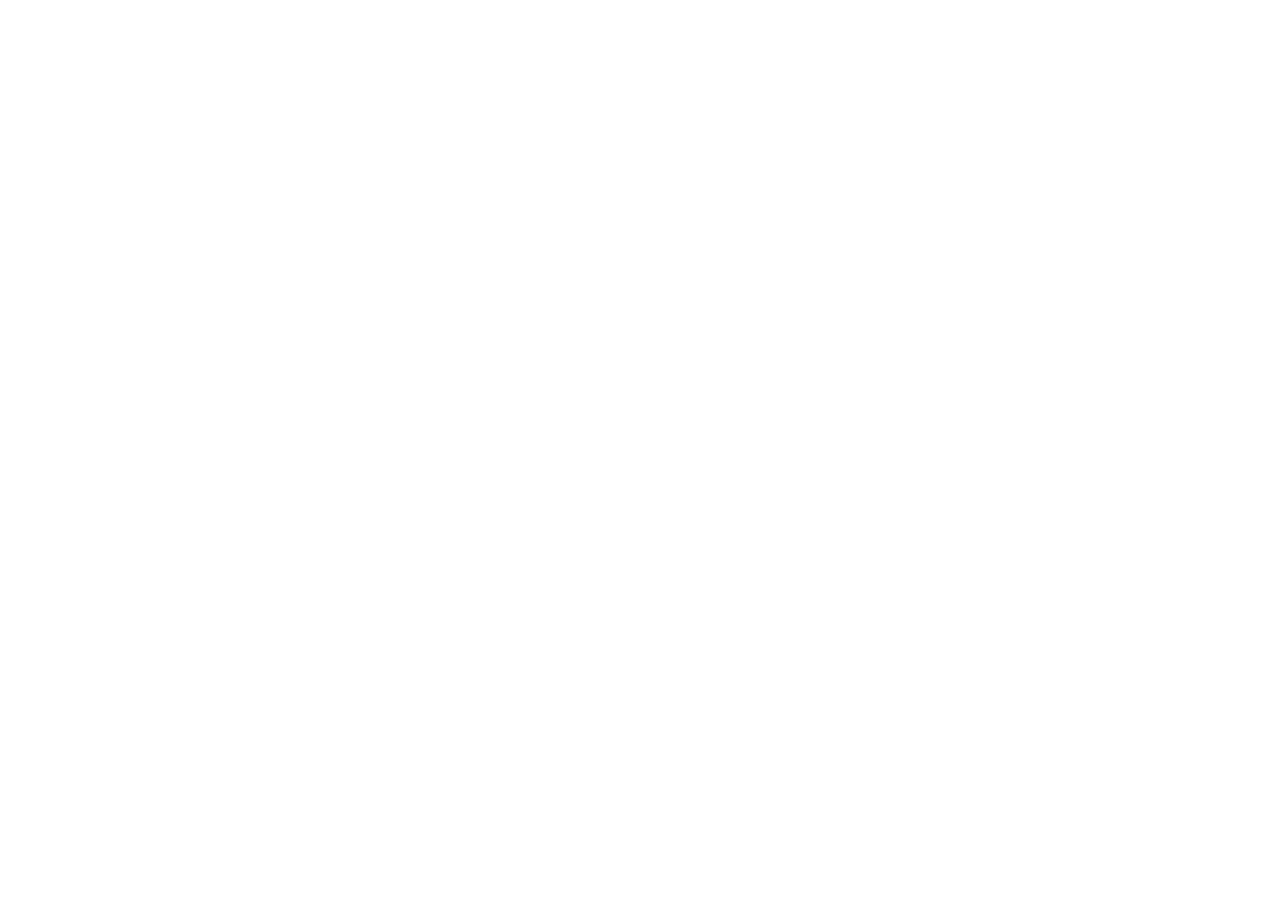
==== articles/carousel/index.html @ 5158fa53 "Projektstruktur erstellen" ====
<!doctype html>
<html lang="en">
  <head>
    <meta charset="UTF-8" />
    <meta name="viewport" content="width=device-width, initial-scale=1.0" />
    <title>Carousel Article</title>
    <link rel="stylesheet" href="../../style.css" />
    <link rel="stylesheet" href="style.css" />
  </head>
  <body></body>
</html>
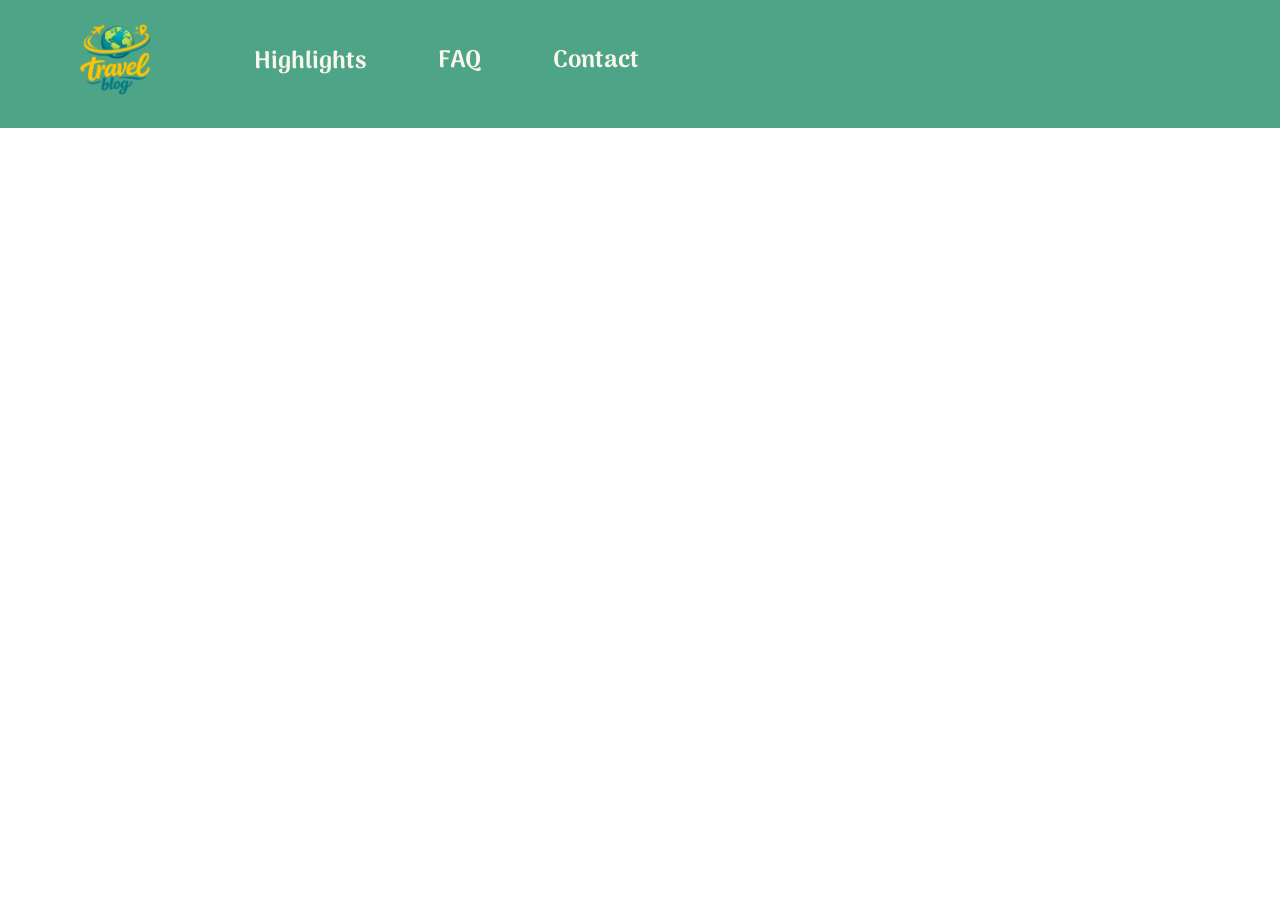
==== commit 43cb7d11: "Header erstellen" ====
--- a/articles/carousel/index.html
+++ b/articles/carousel/index.html
@@ -7,5 +7,99 @@
     <link rel="stylesheet" href="../../style.css" />
     <link rel="stylesheet" href="style.css" />
   </head>
-  <body></body>
+  <body>
+    <!--Header Start-->
+    <header>
+      <div>
+        <a href="../../index.html" aria-label="Home">
+          <svg
+            class="header_img"
+            width="72"
+            height="72"
+            viewBox="0 0 72 72"
+            fill="none"
+            xmlns="http://www.w3.org/2000/svg"
+            xmlns:xlink="http://www.w3.org/1999/xlink"
+          >
+            <rect width="72" height="72" fill="url(#logo)" />
+            <defs>
+              <pattern
+                id="logo"
+                patternContentUnits="objectBoundingBox"
+                width="1"
+                height="1"
+              >
+                <use
+                  xlink:href="#logo_img"
+                  transform="matrix(0.00163372 0 0 0.00163989 -0.330827 -0.301887)"
+                />
+              </pattern>
+              <image
+                id="logo_img"
+                width="1024"
+                height="1024"
+                preserveAspectRatio="none"
+                xlink:href="../../img/logo.png"
+              />
+            </defs>
+          </svg>
+        </a>
+      </div>
+
+      <div class="header_links">
+        <!--Highlights Link-->
+        <div class="highlights_link">
+          <a class="links" href="../../index.html#Highlights">Highlights</a>
+          <svg
+            class="Vector_highlights"
+            width="121"
+            height="18"
+            viewBox="0 0 121 18"
+            fill="none"
+            xmlns="http://www.w3.org/2000/svg"
+          >
+            <path
+              d="M116.501 0.893534C116.419 0.774066 116.381 0.627382 116.4 0.482189C116.42 0.337028 116.494 0.205809 116.609 0.11669C116.723 0.0275719 116.868 -0.0128566 117.014 0.00359192C117.159 0.0200074 117.293 0.0925123 117.388 0.201594C117.388 0.201594 117.388 0.201594 117.388 0.201594C118.844 1.91463 120.248 3.79623 120.523 6.31874C120.853 8.95943 118.828 11.337 116.851 12.4822C114.829 13.7229 112.686 14.4281 110.51 15.0082C106.219 16.1154 101.792 16.6116 97.4649 16.9278C79.1872 18.0715 61.0198 17.1045 42.8975 17.04C30.8366 16.8464 18.581 17.2537 6.63421 14.4099C4.51298 13.8862 2.42601 13.2461 0.375709 12.5029C0.236778 12.4525 0.121871 12.3504 0.0569116 12.2171C-0.00804653 12.0838 -0.0178408 11.9306 0.0298108 11.7908C0.0774547 11.6509 0.178777 11.5356 0.311604 11.4697C0.444436 11.4038 0.597786 11.3931 0.738566 11.438C2.78187 12.0908 4.84712 12.6404 6.93848 13.0775C18.6708 15.4356 30.8286 14.7008 42.8853 14.629C61.0617 14.3032 79.2803 15.064 97.253 13.9353C101.495 13.627 105.816 13.2333 109.885 12.3815C113.773 11.5098 118.682 10.1094 118.725 6.40228C118.729 4.58591 117.713 2.65772 116.501 0.893534Z"
+              fill="#F1C953"
+            />
+          </svg>
+        </div>
+        <!--FAQ Link-->
+        <div class="FAQ_link">
+          <a class="links" href="../../index.html#FAQ">FAQ</a>
+          <svg
+            class="Vector_FAQ"
+            width="56"
+            height="9"
+            viewBox="0 0 56 9"
+            fill="none"
+            xmlns="http://www.w3.org/2000/svg"
+          >
+            <path
+              d="M1.11002 0.434061C1.06868 0.299389 0.985572 0.177477 0.867154 0.0971136C0.74883 0.0167348 0.606447 -0.0157699 0.46862 0.0072012C0.330793 0.0301723 0.206649 0.107098 0.12079 0.221508C0.0348359 0.335933 -0.00423939 0.478209 0.000329177 0.619009C0.000329177 0.619009 0.000329177 0.619009 0.000329177 0.619009C0.0445563 1.69041 0.443364 2.77195 1.12261 3.6445C4.15074 7.0828 8.50513 7.46625 12.2772 7.82466C25.7569 8.67744 39.0095 5.43499 51.7489 7.61889C52.6432 7.83955 53.5066 8.1281 54.2784 8.51623C54.4086 8.58239 54.56 8.59899 54.7014 8.55846C54.8429 8.51796 54.9624 8.42428 55.0342 8.29728C55.106 8.17027 55.1246 8.01955 55.0863 7.8775C55.0481 7.73542 54.9558 7.61429 54.832 7.53684C54.832 7.53684 54.832 7.53684 54.832 7.53684C53.9991 7.01877 53.0765 6.62354 52.1318 6.30695C38.8369 2.92066 25.3885 5.69156 12.4775 4.83136C8.88228 4.52865 5.00906 4.39212 2.44511 2.42344C1.8409 1.91813 1.37467 1.26703 1.11002 0.434061Z"
+              fill="#F1C953"
+            />
+          </svg>
+        </div>
+        <!--Content Link-->
+        <div class="content_link">
+          <a class="links" href="../../index.html#Contact">Contact</a>
+          <svg
+            class="Vector_content"
+            width="92"
+            height="11"
+            viewBox="0 0 92 11"
+            fill="none"
+            xmlns="http://www.w3.org/2000/svg"
+          >
+            <path
+              d="M4.17473 1.04503C4.29624 0.967901 4.38942 0.849846 4.43021 0.710108C4.47103 0.57043 4.45665 0.42152 4.38951 0.294749C4.32237 0.167978 4.20726 0.0724188 4.06878 0.0277061C3.93027 -0.0170668 3.78026 -0.00632037 3.64819 0.0508561C3.64819 0.0508561 3.64819 0.0508561 3.64819 0.0508561C2.8188 0.424332 2.11551 0.776782 1.40519 1.30875C1.26261 1.41211 1.02959 1.61299 0.867667 1.77748C0.688639 1.96345 0.572414 2.0828 0.392988 2.36018C0.235471 2.61146 0.120184 2.85612 0.0493878 3.17059C-0.023316 3.49731 -0.0142743 3.85367 0.066789 4.16764C1.13959 6.59462 2.97527 6.81911 4.50614 7.51795C6.11927 8.09803 7.66796 8.48829 9.29114 8.83303C12.4854 9.50132 15.7219 9.90264 18.9455 10.1658C28.3239 10.8347 37.6898 11.0987 47.1618 9.83675C59.9888 7.69851 73.0284 6.99318 86.0804 7.44608C87.6758 7.49744 89.2714 7.56301 90.8673 7.64013C91.0144 7.64723 91.1597 7.59818 91.2713 7.50107C91.383 7.40399 91.4518 7.26726 91.4627 7.12044C91.4737 6.97363 91.4259 6.8282 91.3298 6.71564C91.2338 6.60306 91.0974 6.53303 90.9508 6.51824C90.9508 6.51824 90.9508 6.51824 90.9508 6.51824C89.3552 6.35756 87.7575 6.21111 86.1577 6.0816C73.0747 4.98797 59.8067 5.24244 46.7477 7.15061C37.7906 8.16607 28.3435 7.83818 19.1868 7.17551C13.1965 6.52534 5.43133 6.4621 1.79375 3.66008C1.64551 3.49566 1.84026 2.94558 2.37546 2.42798C2.86639 1.93311 3.45257 1.50069 4.17473 1.04503Z"
+              fill="#F1C953"
+            />
+          </svg>
+        </div>
+      </div>
+    </header>
+    <!--Header End-->
+  </body>
 </html>
--- a/articles/carousel/style.css
+++ b/articles/carousel/style.css
@@ -0,0 +1,122 @@
+@import url("https://fonts.googleapis.com/css2?family=Arima:wght@100..700&display=swap");
+
+* {
+  border: 0;
+  padding: 0;
+  margin: 0;
+  box-sizing: border-box;
+  font-family: "Arima", system-ui;
+  font-optical-sizing: auto;
+  font-style: normal;
+}
+
+header {
+  height: 128px;
+  padding: 0 80px;
+  display: flex;
+  align-items: center;
+  background-color: #4ea487;
+  gap: 102px;
+  margin-bottom: 88px;
+}
+
+.header_links {
+  display: flex;
+  gap: 72px;
+}
+
+.links {
+  position: relative;
+  font-size: 24px;
+  text-decoration: none;
+  color: #f8f5eb;
+  font-weight: 700;
+  line-height: 80%;
+}
+
+/*Highlights Hover*/
+.highlights_link {
+  position: relative;
+}
+
+.Vector_highlights {
+  opacity: 0;
+  transition: opacity 0.3s ease;
+  position: absolute;
+  bottom: -2px;
+  left: -4px;
+}
+
+.highlights_link:hover .Vector_highlights {
+  opacity: 1;
+}
+
+/*FAQ Hover*/
+.FAQ_link {
+  position: relative;
+  display: flex;
+  flex-direction: column;
+}
+
+.Vector_FAQ {
+  opacity: 0;
+  transition: opacity 0.3s ease;
+  position: absolute;
+  bottom: 2px;
+  left: -4px;
+}
+
+.FAQ_link:hover .Vector_FAQ {
+  opacity: 1;
+}
+
+/*Content Hover*/
+.content_link {
+  position: relative;
+  display: flex;
+  flex-direction: column;
+}
+
+.Vector_content {
+  opacity: 0;
+  transition: opacity 0.3s ease;
+  position: absolute;
+  bottom: 3px;
+  left: -4px;
+}
+
+.content_link:hover .Vector_content {
+  opacity: 1;
+}
+
+@media (min-width: 1441px) {
+  header {
+    padding-left: calc((100vw - 1440px) / 2 + 80px);
+    padding-right: calc((100vw - 1440px) / 2 + 80px);
+  }
+}
+
+@media (max-width: 768px) {
+  html,
+  body {
+    width: 100%;
+    overflow-x: hidden;
+  }
+
+  .header_links {
+    display: none;
+  }
+
+  header {
+    height: 70px;
+    justify-content: center;
+    gap: 10px;
+    margin-bottom: 0;
+    padding: 5px 16px;
+  }
+
+  .header_img {
+    width: 56px;
+    height: 56px;
+  }
+}
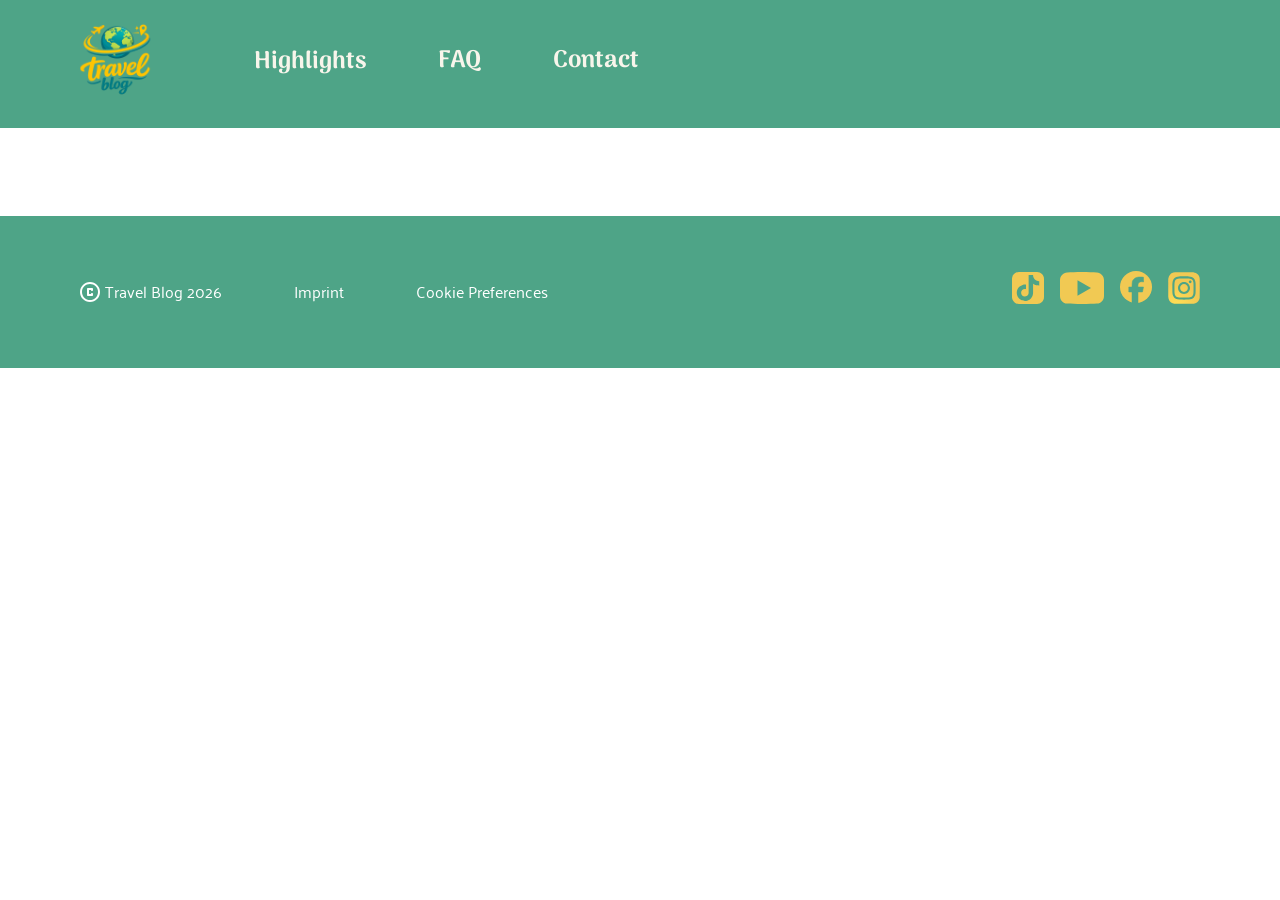
==== commit 9a62f841: "Footer erstellen" ====
--- a/articles/carousel/index.html
+++ b/articles/carousel/index.html
@@ -101,5 +101,127 @@
       </div>
     </header>
     <!--Header End-->
+
+    <!--Footer Section Start-->
+    <footer>
+      <div class="copr">
+        <a>
+          <svg
+            width="20"
+            height="20"
+            viewBox="0 0 20 20"
+            fill="none"
+            xmlns="http://www.w3.org/2000/svg"
+          >
+            <path
+              d="M10 20C8.61667 20 7.31667 19.7375 6.1 19.2125C4.88333 18.6875 3.825 17.975 2.925 17.075C2.025 16.175 1.3125 15.1167 0.7875 13.9C0.2625 12.6833 0 11.3833 0 10C0 8.61667 0.2625 7.31667 0.7875 6.1C1.3125 4.88333 2.025 3.825 2.925 2.925C3.825 2.025 4.88333 1.3125 6.1 0.7875C7.31667 0.2625 8.61667 0 10 0C11.3833 0 12.6833 0.2625 13.9 0.7875C15.1167 1.3125 16.175 2.025 17.075 2.925C17.975 3.825 18.6875 4.88333 19.2125 6.1C19.7375 7.31667 20 8.61667 20 10C20 11.3833 19.7375 12.6833 19.2125 13.9C18.6875 15.1167 17.975 16.175 17.075 17.075C16.175 17.975 15.1167 18.6875 13.9 19.2125C12.6833 19.7375 11.3833 20 10 20ZM10 18C12.2333 18 14.125 17.225 15.675 15.675C17.225 14.125 18 12.2333 18 10C18 7.76667 17.225 5.875 15.675 4.325C14.125 2.775 12.2333 2 10 2C7.76667 2 5.875 2.775 4.325 4.325C2.775 5.875 2 7.76667 2 10C2 12.2333 2.775 14.125 4.325 15.675C5.875 17.225 7.76667 18 10 18ZM8 14H12C12.2833 14 12.5208 13.9042 12.7125 13.7125C12.9042 13.5208 13 13.2833 13 13V12C13 11.7167 12.9042 11.4792 12.7125 11.2875C12.5208 11.0958 12.2833 11 12 11C11.7167 11 11.4792 11.0958 11.2875 11.2875C11.0958 11.4792 11 11.7167 11 12H9V8H11C11 8.28333 11.0958 8.52083 11.2875 8.7125C11.4792 8.90417 11.7167 9 12 9C12.2833 9 12.5208 8.90417 12.7125 8.7125C12.9042 8.52083 13 8.28333 13 8V7C13 6.71667 12.9042 6.47917 12.7125 6.2875C12.5208 6.09583 12.2833 6 12 6H8C7.71667 6 7.47917 6.09583 7.2875 6.2875C7.09583 6.47917 7 6.71667 7 7V13C7 13.2833 7.09583 13.5208 7.2875 13.7125C7.47917 13.9042 7.71667 14 8 14Z"
+              fill="white"
+            />
+          </svg>
+          Travel Blog 2026</a
+        >
+        <a href="">Imprint</a>
+        <a href="">Cookie Preferences</a>
+      </div>
+
+      <div class="social">
+        <a href="https://www.tiktok.com/" target="_blank">
+          <svg
+            width="32"
+            height="32"
+            viewBox="0 0 32 32"
+            fill="none"
+            xmlns="http://www.w3.org/2000/svg"
+          >
+            <g clip-path="url(#tiktok)">
+              <path
+                d="M25 0H7C3.13401 0 0 3.13401 0 7V25C0 28.866 3.13401 32 7 32H25C28.866 32 32 28.866 32 25V7C32 3.13401 28.866 0 25 0Z"
+                fill="#F1C953"
+              />
+              <path
+                d="M24.4366 8.58208C24.2616 8.49165 24.0913 8.39252 23.9262 8.28505C23.4463 7.96772 23.0062 7.59382 22.6155 7.17138C21.6379 6.05288 21.2728 4.91815 21.1383 4.12372H21.1437C21.0314 3.46425 21.0779 3.0376 21.0849 3.0376H16.6324V20.2544C16.6324 20.4855 16.6324 20.7139 16.6227 20.9397C16.6227 20.9678 16.62 20.9937 16.6184 21.024C16.6184 21.0364 16.6184 21.0493 16.6157 21.0623C16.6157 21.0655 16.6157 21.0688 16.6157 21.072C16.5688 21.6898 16.3707 22.2865 16.0391 22.8097C15.7074 23.333 15.2522 23.7667 14.7135 24.0727C14.1521 24.3921 13.5172 24.5596 12.8713 24.5588C10.7968 24.5588 9.11556 22.8672 9.11556 20.7782C9.11556 18.6892 10.7968 16.9976 12.8713 16.9976C13.264 16.9973 13.6543 17.0591 14.0276 17.1807L14.033 12.6473C12.8996 12.5009 11.7481 12.591 10.6512 12.9118C9.55433 13.2327 8.53586 13.7775 7.66003 14.5117C6.89263 15.1784 6.24746 15.974 5.75356 16.8626C5.5656 17.1867 4.85646 18.4888 4.7706 20.6021C4.7166 21.8017 5.07683 23.0444 5.24856 23.558V23.5688C5.3566 23.8713 5.77516 24.9034 6.4573 25.7735C7.00733 26.4714 7.65716 27.0844 8.38593 27.593V27.5822L8.39673 27.593C10.5522 29.0577 12.9421 28.9616 12.9421 28.9616C13.3558 28.9448 14.7416 28.9615 16.3154 28.2157C18.061 27.3888 19.0547 26.1569 19.0547 26.1569C19.6896 25.4208 20.1944 24.5819 20.5475 23.6763C20.9504 22.6172 21.0849 21.3469 21.0849 20.8393V11.7054C21.1389 11.7378 21.8583 12.2136 21.8583 12.2136C21.8583 12.2136 22.8947 12.8779 24.5117 13.3105C25.6718 13.6184 27.2348 13.6832 27.2348 13.6832V9.26312C26.6871 9.32252 25.5751 9.14972 24.4366 8.58208Z"
+                fill="#4EA487"
+              />
+            </g>
+            <defs>
+              <clipPath id="tiktok">
+                <rect width="32" height="32" fill="white" />
+              </clipPath>
+            </defs>
+          </svg>
+        </a>
+        <a href="https://www.youtube.com/" target="_blank">
+          <svg
+            width="44"
+            height="32"
+            viewBox="0 0 44 32"
+            fill="none"
+            xmlns="http://www.w3.org/2000/svg"
+          >
+            <path
+              d="M0 8.20209C0 4.10803 3.09148 0.691192 7.17824 0.446617C11.0381 0.215622 16.1956 0 22 0C27.8044 0 32.9619 0.215622 36.8218 0.446617C40.9085 0.691192 44 4.10803 44 8.20209V23.886C44 27.9427 40.9639 31.3294 36.9145 31.572C33.1791 31.7958 28.1 32 22 32C15.9 32 10.8209 31.7958 7.08548 31.572C3.03606 31.3294 0 27.9427 0 23.886V8.20209Z"
+              fill="#F1C953"
+            />
+            <path d="M31 16L17.5 23.7942V8.20577L31 16Z" fill="#4EA487" />
+          </svg>
+        </a>
+        <a href="https://www.facebook.com/" target="_blank">
+          <svg
+            width="32"
+            height="33"
+            viewBox="0 0 32 33"
+            fill="none"
+            xmlns="http://www.w3.org/2000/svg"
+          >
+            <circle cx="16" cy="16" r="16" fill="#F1C953" />
+            <path
+              d="M12.0004 20.9999V30.9999V31.9999H18.0004V20.9999H22.5004L23.5004 15.9999H18.0004C17.8337 15.0083 17.8 12.6899 19 11.5C20.2 10.3101 22.5004 10.8347 23.5004 11V6.21888C22.167 6.05362 19.5 5.82233 17.5 6.21897C15 6.71476 13.0002 8.51254 12.5002 9.99991C12.1002 11.1898 12.0004 14.6778 12.0004 15.9999H8.79639V20.9999H12.0004Z"
+              fill="#4EA487"
+              stroke="#4EA487"
+              stroke-width="0.5"
+            />
+          </svg>
+        </a>
+        <a href="https://www.instagram.com/" target="_blank">
+          <svg
+            width="32"
+            height="32"
+            viewBox="0 0 32 32"
+            fill="none"
+            xmlns="http://www.w3.org/2000/svg"
+          >
+            <g clip-path="url(#instagram)">
+              <path
+                d="M16.0079 0.242188C9.4282 0.242188 7.5039 0.248975 7.12985 0.280006C5.77959 0.392248 4.93937 0.604854 4.024 1.06061C3.31857 1.41091 2.76222 1.81698 2.21315 2.38619C1.21318 3.42425 0.607136 4.70134 0.387749 6.2194C0.281085 6.95637 0.250056 7.10667 0.243753 10.871C0.241329 12.1258 0.243753 13.7772 0.243753 15.9922C0.243753 22.5668 0.251026 24.4892 0.28254 24.8626C0.391627 26.1765 0.597682 27.0032 1.03403 27.9074C1.86795 29.6383 3.46063 30.9377 5.33693 31.4226C5.98661 31.5898 6.70416 31.6819 7.62535 31.7256C8.01564 31.7426 11.9937 31.7547 15.9742 31.7547C19.9547 31.7547 23.9352 31.7498 24.3158 31.7304C25.3824 31.6802 26.0018 31.5971 26.6866 31.4201C28.575 30.9329 30.1386 29.6529 30.9895 27.8977C31.4174 27.0153 31.6343 26.1571 31.7325 24.9118C31.7538 24.6402 31.7628 20.3113 31.7628 15.9881C31.7628 11.6642 31.7531 7.34328 31.7318 7.07176C31.6324 5.80631 31.4154 4.9554 30.9737 4.05601C30.6113 3.31976 30.2089 2.76994 29.6247 2.20776C28.582 1.21188 27.3069 0.605824 25.7875 0.386672C25.0512 0.280248 24.9046 0.248733 21.1374 0.242188H16.0079Z"
+                fill="url(#instagram_color)"
+              />
+              <path
+                d="M16.0003 4.36377C12.8401 4.36377 12.4435 4.37759 11.2023 4.43407C9.9636 4.4908 9.11805 4.68692 8.37819 4.97468C7.61288 5.27189 6.96369 5.66947 6.31692 6.3165C5.66967 6.96328 5.2721 7.6125 4.97393 8.37759C4.68545 9.11771 4.4891 9.96353 4.43334 11.2018C4.37783 12.443 4.36328 12.8399 4.36328 16.0001C4.36328 19.1604 4.37734 19.5558 4.43358 20.797C4.49055 22.0358 4.68667 22.8813 4.97417 23.6212C5.27162 24.3866 5.66918 25.0358 6.31619 25.6826C6.96272 26.3298 7.61191 26.7284 8.37674 27.0256C9.11708 27.3133 9.96287 27.5095 11.2014 27.5662C12.4426 27.6227 12.8389 27.6365 15.9988 27.6365C19.1592 27.6365 19.5546 27.6227 20.7958 27.5662C22.0345 27.5095 22.881 27.3133 23.6214 27.0256C24.3864 26.7284 25.0347 26.3298 25.6812 25.6826C26.3284 25.0358 26.726 24.3866 27.0242 23.6215C27.3102 22.8813 27.5066 22.0355 27.5648 20.7972C27.6205 19.556 27.6351 19.1604 27.6351 16.0001C27.6351 12.8399 27.6205 12.4433 27.5648 11.2021C27.5066 9.96328 27.3102 9.11771 27.0242 8.37783C26.726 7.6125 26.3284 6.96328 25.6812 6.3165C25.0339 5.66922 24.3867 5.27165 23.6206 4.97468C22.8788 4.68692 22.0328 4.4908 20.7941 4.43407C19.5529 4.37759 19.1577 4.36377 15.9966 4.36377H16.0003ZM14.9564 6.46074C15.2662 6.46025 15.6119 6.46074 16.0003 6.46074C19.1071 6.46074 19.4753 6.47189 20.7022 6.52765C21.8367 6.57953 22.4524 6.7691 22.8626 6.92838C23.4056 7.13928 23.7928 7.39141 24.1998 7.79868C24.607 8.20595 24.8591 8.59383 25.0705 9.13686C25.2298 9.54656 25.4196 10.1623 25.4712 11.2969C25.527 12.5235 25.5391 12.892 25.5391 15.9975C25.5391 19.1029 25.527 19.4714 25.4712 20.6981C25.4194 21.8326 25.2298 22.4484 25.0705 22.8581C24.8596 23.4011 24.607 23.7878 24.1998 24.1948C23.7925 24.6021 23.4059 24.8542 22.8626 25.0651C22.4529 25.2251 21.8367 25.4142 20.7022 25.4661C19.4756 25.5218 19.1071 25.534 16.0003 25.534C12.8932 25.534 12.525 25.5218 11.2983 25.4661C10.1638 25.4137 9.54809 25.2241 9.13768 25.0649C8.59467 24.854 8.2068 24.6018 7.79954 24.1946C7.39228 23.7873 7.14017 23.4004 6.92878 22.8571C6.76951 22.4474 6.5797 21.8316 6.52806 20.6971C6.47231 19.4704 6.46116 19.102 6.46116 15.9946C6.46116 12.8872 6.47231 12.5206 6.52806 11.294C6.57994 10.1594 6.76951 9.54365 6.92878 9.13347C7.13968 8.59044 7.39228 8.20256 7.79954 7.79528C8.2068 7.38801 8.59467 7.13589 9.13768 6.9245C9.54785 6.7645 10.1638 6.57541 11.2983 6.52328C12.3718 6.4748 12.7878 6.46025 14.9564 6.45783V6.46074ZM22.2115 8.39286C21.4406 8.39286 20.8151 9.01759 20.8151 9.78874C20.8151 10.5596 21.4406 11.1851 22.2115 11.1851C22.9824 11.1851 23.6078 10.5596 23.6078 9.78874C23.6078 9.01783 22.9824 8.39238 22.2115 8.39238V8.39286ZM16.0003 10.0244C12.7002 10.0244 10.0247 12.7 10.0247 16.0001C10.0247 19.3003 12.7002 21.9747 16.0003 21.9747C19.3003 21.9747 21.9749 19.3003 21.9749 16.0001C21.9749 12.7 19.3003 10.0244 16.0003 10.0244ZM16.0003 12.1213C18.1423 12.1213 19.8789 13.8578 19.8789 16.0001C19.8789 18.1422 18.1423 19.8789 16.0003 19.8789C13.858 19.8789 12.1216 18.1422 12.1216 16.0001C12.1216 13.8578 13.858 12.1213 16.0003 12.1213Z"
+                fill="#4EA487"
+              />
+            </g>
+            <defs>
+              <radialGradient
+                id="instagram_color"
+                cx="0"
+                cy="0"
+                r="1"
+                gradientUnits="userSpaceOnUse"
+                gradientTransform="translate(8.61525 34.1818) rotate(-90) scale(31.2312 29.0545)"
+              >
+                <stop stop-color="#FFDD55" />
+                <stop offset="0.1" stop-color="#FFDD55" />
+                <stop offset="0.754808" stop-color="#F1C953" />
+                <stop offset="1" stop-color="#F1C953" />
+              </radialGradient>
+              <clipPath id="instagram">
+                <rect width="32" height="32" fill="white" />
+              </clipPath>
+            </defs>
+          </svg>
+        </a>
+      </div>
+    </footer>
+    <!--Footer Section End-->
   </body>
 </html>
--- a/articles/carousel/style.css
+++ b/articles/carousel/style.css
@@ -1,3 +1,4 @@
+@import url("https://fonts.googleapis.com/css2?family=Palanquin:wght@100;200;300;400;500;600;700&display=swap");
 @import url("https://fonts.googleapis.com/css2?family=Arima:wght@100..700&display=swap");
 
 * {
@@ -89,8 +90,56 @@
   opacity: 1;
 }
 
+/*Footer Section Start*/
+footer {
+  margin-top: 80px;
+  padding: 0 80px;
+  display: flex;
+  flex-direction: row;
+  justify-content: space-between;
+  align-items: center;
+  height: 152px;
+  background-color: #4ea487;
+}
+
+footer a {
+  text-decoration: none;
+}
+
+.copr {
+  display: flex;
+  flex-direction: row;
+  align-items: center;
+  gap: 72px;
+}
+
+.copr a {
+  display: flex;
+  align-items: center;
+  gap: 5px;
+  font-size: 16px;
+  font-weight: 400;
+  font-family: "Palanquin";
+  line-height: 120%;
+  color: #ffffff;
+}
+
+.social {
+  display: flex;
+  flex-direction: row;
+  align-items: center;
+  justify-content: space-around;
+  gap: 16px;
+}
+/*Footer Section End*/
+
 @media (min-width: 1441px) {
   header {
+    padding-left: calc((100vw - 1440px) / 2 + 80px);
+    padding-right: calc((100vw - 1440px) / 2 + 80px);
+  }
+
+  footer {
     padding-left: calc((100vw - 1440px) / 2 + 80px);
     padding-right: calc((100vw - 1440px) / 2 + 80px);
   }
@@ -119,4 +168,69 @@
     width: 56px;
     height: 56px;
   }
-}
+
+  /*Footer Rsponsive*/
+  footer {
+    width: 100%;
+    max-width: 100%;
+    min-height: 134px;
+    height: auto;
+    margin-top: 88px;
+    padding: 30px clamp(16px, 6.4vw, 24px);
+    display: grid;
+    grid-template-columns: minmax(0, 1fr) auto;
+    grid-template-rows: repeat(3, auto);
+    align-content: center;
+    align-items: center;
+    column-gap: clamp(8px, 3vw, 16px);
+    row-gap: 8px;
+    overflow-x: clip;
+  }
+
+  .copr {
+    display: contents;
+  }
+
+  .copr a {
+    font-size: 16px;
+    line-height: 120%;
+  }
+
+  .copr a:nth-child(1) {
+    grid-column: 1;
+    grid-row: 3;
+    white-space: nowrap;
+  }
+
+  .copr a:nth-child(2) {
+    grid-column: 1 / -1;
+    grid-row: 1;
+  }
+
+  .copr a:nth-child(3) {
+    grid-column: 1 / -1;
+    grid-row: 2;
+  }
+
+  .social {
+    grid-column: 2;
+    grid-row: 3;
+    justify-content: flex-end;
+    flex-wrap: nowrap;
+    gap: clamp(8px, 3vw, 16px);
+    min-width: 0;
+  }
+
+  .social svg {
+    display: block;
+    width: clamp(24px, 8vw, 32px);
+    height: clamp(24px, 8vw, 32px);
+  }
+}
+
+@media (max-width: 360px) {
+  footer {
+    padding-right: 16px;
+    padding-left: 16px;
+  }
+}
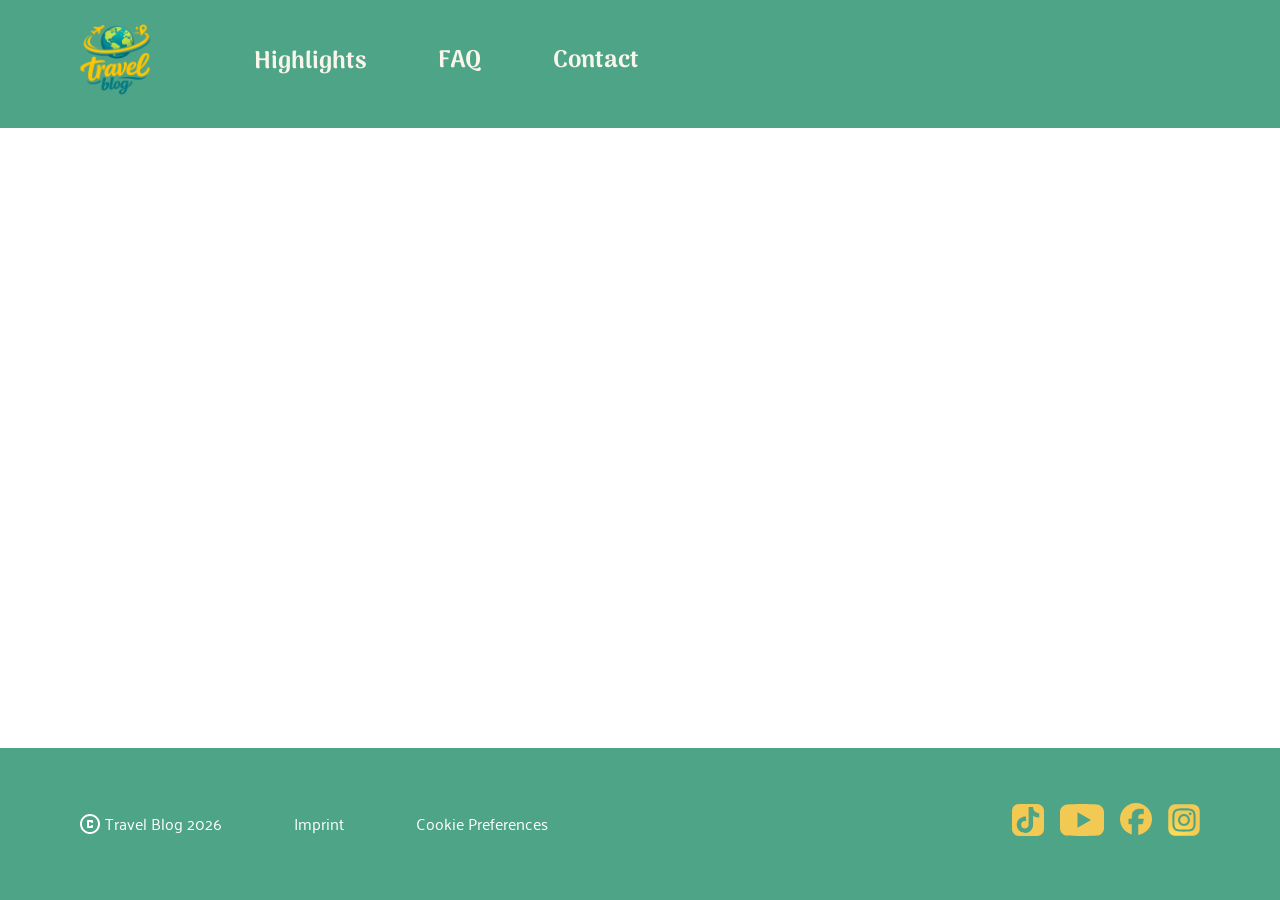
==== commit 32eb0147: "Header und Footer auf Home übernehmen" ====
--- a/articles/carousel/index.html
+++ b/articles/carousel/index.html
@@ -102,6 +102,8 @@
     </header>
     <!--Header End-->
 
+    <main></main>
+
     <!--Footer Section Start-->
     <footer>
       <div class="copr">
--- a/style.css
+++ b/style.css
@@ -0,0 +1,504 @@
+@import url("https://fonts.googleapis.com/css2?family=Palanquin:wght@100;200;300;400;500;600;700&display=swap");
+@import url("https://fonts.googleapis.com/css2?family=Arima:wght@100..700&display=swap");
+
+* {
+  margin: 0;
+  box-sizing: border-box;
+}
+
+body {
+  min-height: 100vh;
+  display: flex;
+  flex-direction: column;
+}
+
+main {
+  flex: 1;
+}
+
+header {
+  height: 128px;
+  padding: 0 80px;
+  display: flex;
+  align-items: center;
+  background-color: #4ea487;
+  gap: 102px;
+  margin-bottom: 88px;
+}
+
+.header_links {
+  display: flex;
+  gap: 72px;
+}
+
+.links {
+  position: relative;
+  font-family: "Arima", system-ui;
+  font-size: 24px;
+  font-style: normal;
+  text-decoration: none;
+  color: #f8f5eb;
+  font-weight: 700;
+  line-height: 80%;
+}
+
+/*Highlights Hover*/
+.highlights_link {
+  position: relative;
+}
+
+.Vector_highlights {
+  opacity: 0;
+  transition: opacity 0.3s ease;
+  position: absolute;
+  bottom: -2px;
+  left: -4px;
+}
+
+.highlights_link:hover .Vector_highlights {
+  opacity: 1;
+}
+
+/*FAQ Hover*/
+.FAQ_link {
+  position: relative;
+  display: flex;
+  flex-direction: column;
+}
+
+.Vector_FAQ {
+  opacity: 0;
+  transition: opacity 0.3s ease;
+  position: absolute;
+  bottom: 2px;
+  left: -4px;
+}
+
+.FAQ_link:hover .Vector_FAQ {
+  opacity: 1;
+}
+
+/*Content Hover*/
+.content_link {
+  position: relative;
+  display: flex;
+  flex-direction: column;
+}
+
+.Vector_content {
+  opacity: 0;
+  transition: opacity 0.3s ease;
+  position: absolute;
+  bottom: 3px;
+  left: -4px;
+}
+
+.content_link:hover .Vector_content {
+  opacity: 1;
+}
+
+h2 {
+  font-family: "Arima";
+  color: rgba(78, 164, 135, 1);
+  font-size: 3.5rem;
+  font-weight: bold;
+}
+
+p {
+  font-family: "Palanquin";
+}
+
+.yellow {
+  height: 515px;
+  background-color: rgba(241, 201, 83, 1);
+
+  padding: 0px 0px 106px 0px;
+}
+
+.highlights-section {
+  display: flex;
+  flex-direction: column;
+  align-items: center;
+  text-align: center;
+  gap: 24px;
+
+  padding: 88px 120px 120px;
+}
+
+.highlights-title {
+  display: flex;
+  gap: 8px;
+}
+
+.faq-section {
+  display: flex;
+  justify-content: center;
+}
+
+.faq-accordion {
+  display: flex;
+  flex-direction: column;
+  align-items: center;
+  gap: 32px;
+
+  padding: 88px 120px 120px 120px;
+
+  font-family: "palanquin";
+  font-size: 1.5rem;
+  font-weight: bold;
+  color: rgba(84, 55, 13, 1);
+}
+
+.contact-section {
+  display: flex;
+  flex-direction: column;
+  align-items: center;
+  text-align: center;
+  font-size: 1.5rem;
+  gap: 24px;
+  padding: 88px 120px 120px 120px;
+}
+
+.contact-header {
+  display: flex;
+  justify-content: center;
+  padding: 0px 50px;
+  gap: 8px;
+}
+
+.contact-form {
+  width: 100%;
+  padding: 0px 50px;
+  color: rgba(84, 55, 13, 1);
+  font-family: "palanquin";
+  font-size: 1.5rem;
+}
+
+.contact-details {
+  display: flex;
+  flex-direction: column;
+}
+
+.contact-details-labels {
+  width: 100%;
+  display: flex;
+  justify-content: space-between;
+}
+
+.contact-details-inputs {
+  width: 100%;
+  display: flex;
+  justify-content: space-between;
+}
+
+.name {
+  display: flex;
+  flex-direction: column;
+  text-align: start;
+  width: calc(90% / 2);
+}
+
+.email {
+  display: flex;
+  flex-direction: column;
+  text-align: start;
+  width: calc(90% / 2);
+}
+
+.message {
+  padding-top: 64px;
+  text-align: start;
+}
+
+input[type="text"],
+select,
+textarea {
+  width: 100%; /* Full width */
+  padding: 12px; /* Some padding */
+  border-top: unset;
+  border-right: unset;
+  border-left: unset;
+  border-bottom: 1px solid rgba(84, 55, 13, 1); /* Gray border */
+  margin-top: 6px;
+  margin-bottom: 16px;
+  font-size: 1.5rem;
+  color: rgba(78, 164, 135, 1);
+
+  resize: none;
+}
+
+input:focus {
+  outline: none;
+}
+
+input[type="submit"]:hover {
+  background-color: #45a049;
+}
+
+.terms {
+  display: flex;
+  justify-content: center;
+  align-items: center;
+  gap: 8px;
+  height: 50px;
+
+  font-family: "palanquin";
+  color: rgba(84, 55, 13, 1);
+  font-size: 1.125rem;
+}
+
+.terms a {
+  font-family: "palanquin";
+  font-size: 1.125rem;
+  color: rgba(78, 164, 135, 1);
+  text-decoration: none;
+}
+
+.terms a:hover {
+  font-family: "Palanquin Dark";
+}
+
+/* Customize the label (the container) */
+.terms-checkobx {
+  display: block;
+  position: relative;
+  padding-left: 35px;
+  margin-bottom: 12px;
+  cursor: pointer;
+  font-size: 22px;
+  -webkit-user-select: none;
+  -moz-user-select: none;
+  -ms-user-select: none;
+  user-select: none;
+}
+
+
+/* Hide the browser's default checkbox */
+.container input {
+  position: absolute;
+  opacity: 0;
+  cursor: pointer;
+  height: 0;
+  width: 0;
+}
+
+/* Create a custom checkbox */
+.checkmark {
+  position: absolute;
+  top: 0;
+  left: 0;
+  height: 25px;
+  width: 25px;
+  background-color: #eee;
+  border: solid 1px rgba(84, 55, 13, 1);
+}
+
+/* On mouse-over, add a grey background color */
+.terms-checkbox:hover input ~ .checkmark {
+  background-color: rgba(241, 201, 83, 1);
+}
+
+/* When the checkbox is checked, add a blue background */
+.terms-checkbox input:checked ~ .checkmark {
+  background-color: #2196f3;
+}
+
+/* Create the checkmark/indicator (hidden when not checked) */
+.checkmark:after {
+  content: "Please accept the privacy policy.";
+  color: rgba(185, 16, 47, 1);
+  position: absolute;
+  display: none;
+}
+
+/* Show the checkmark when checked */
+.terms-checkbox input:checked ~ .checkmark:after {
+  display: block;
+  background-color: rgba(78, 164, 135, 1);
+}
+
+/* Style the checkmark/indicator */
+.terms-checkbox .checkmark:after {
+  left: 9px;
+  top: 5px;
+  width: 5px;
+  height: 10px;
+  border: solid rgba(241, 201, 83, 1);
+  border-width: 0 3px 3px 0;
+  -webkit-transform: rotate(45deg);
+  -ms-transform: rotate(45deg);
+  transform: rotate(45deg);
+}
+
+.send {
+  padding-top: 32px;
+  padding-bottom: 125px;
+}
+.send-button {
+  height: 40px;
+  width: 140px;
+  border: solid 1px rgba(48, 48, 48, 0.5);
+  border-radius: 40px;
+  background-color: unset;
+
+  color: rgba(115, 115, 115, 1);
+  font-family: "Arima";
+  font-size: 1.5rem;
+  font-weight: bold;
+}
+
+.send-button:hover {
+  background-color: rgba(78, 164, 135, 1);
+  color: rgba(241, 201, 83, 1);
+  text-shadow: -2px 2px rgba(0, 0, 0, 0.25);
+  border: unset;
+}
+
+.send-button:visited {
+  background-color: rgba(78, 164, 135, 1);
+  color: rgba(241, 201, 83, 1);
+  border: unset;
+}
+
+footer {
+  margin-top: 80px;
+  padding: 0 80px;
+  display: flex;
+  flex-direction: row;
+  justify-content: space-between;
+  align-items: center;
+  height: 152px;
+  background-color: #4ea487;
+}
+
+footer a {
+  text-decoration: none;
+}
+
+.copr {
+  display: flex;
+  flex-direction: row;
+  align-items: center;
+  gap: 72px;
+}
+
+.copr a {
+  display: flex;
+  align-items: center;
+  gap: 5px;
+  font-size: 16px;
+  font-weight: 400;
+  font-family: "Palanquin";
+  line-height: 120%;
+  color: #ffffff;
+}
+
+.social {
+  display: flex;
+  flex-direction: row;
+  align-items: center;
+  justify-content: space-around;
+  gap: 16px;
+}
+
+@media (min-width: 1441px) {
+  header {
+    padding-left: calc((100vw - 1440px) / 2 + 80px);
+    padding-right: calc((100vw - 1440px) / 2 + 80px);
+  }
+
+  footer {
+    padding-left: calc((100vw - 1440px) / 2 + 80px);
+    padding-right: calc((100vw - 1440px) / 2 + 80px);
+  }
+}
+
+@media (max-width: 768px) {
+  html,
+  body {
+    width: 100%;
+    overflow-x: hidden;
+  }
+
+  .header_links {
+    display: none;
+  }
+
+  header {
+    height: 70px;
+    justify-content: center;
+    gap: 10px;
+    margin-bottom: 0;
+    padding: 5px 16px;
+  }
+
+  .header_img {
+    width: 56px;
+    height: 56px;
+  }
+
+  /*Footer Rsponsive*/
+  footer {
+    width: 100%;
+    max-width: 100%;
+    min-height: 134px;
+    height: auto;
+    margin-top: 88px;
+    padding: 30px clamp(16px, 6.4vw, 24px);
+    display: grid;
+    grid-template-columns: minmax(0, 1fr) auto;
+    grid-template-rows: repeat(3, auto);
+    align-content: center;
+    align-items: center;
+    column-gap: clamp(8px, 3vw, 16px);
+    row-gap: 8px;
+    overflow-x: clip;
+  }
+
+  .copr {
+    display: contents;
+  }
+
+  .copr a {
+    font-size: 16px;
+    line-height: 120%;
+  }
+
+  .copr a:nth-child(1) {
+    grid-column: 1;
+    grid-row: 3;
+    white-space: nowrap;
+  }
+
+  .copr a:nth-child(2) {
+    grid-column: 1 / -1;
+    grid-row: 1;
+  }
+
+  .copr a:nth-child(3) {
+    grid-column: 1 / -1;
+    grid-row: 2;
+  }
+
+  .social {
+    grid-column: 2;
+    grid-row: 3;
+    justify-content: flex-end;
+    flex-wrap: nowrap;
+    gap: clamp(8px, 3vw, 16px);
+    min-width: 0;
+  }
+
+  .social svg {
+    display: block;
+    width: clamp(24px, 8vw, 32px);
+    height: clamp(24px, 8vw, 32px);
+  }
+}
+
+@media (max-width: 360px) {
+  footer {
+    padding-right: 16px;
+    padding-left: 16px;
+  }
+}
--- a/articles/carousel/style.css
+++ b/articles/carousel/style.css
@@ -9,6 +9,16 @@
   font-family: "Arima", system-ui;
   font-optical-sizing: auto;
   font-style: normal;
+}
+
+body {
+  min-height: 100vh;
+  display: flex;
+  flex-direction: column;
+}
+
+main {
+  flex: 1;
 }
 
 header {
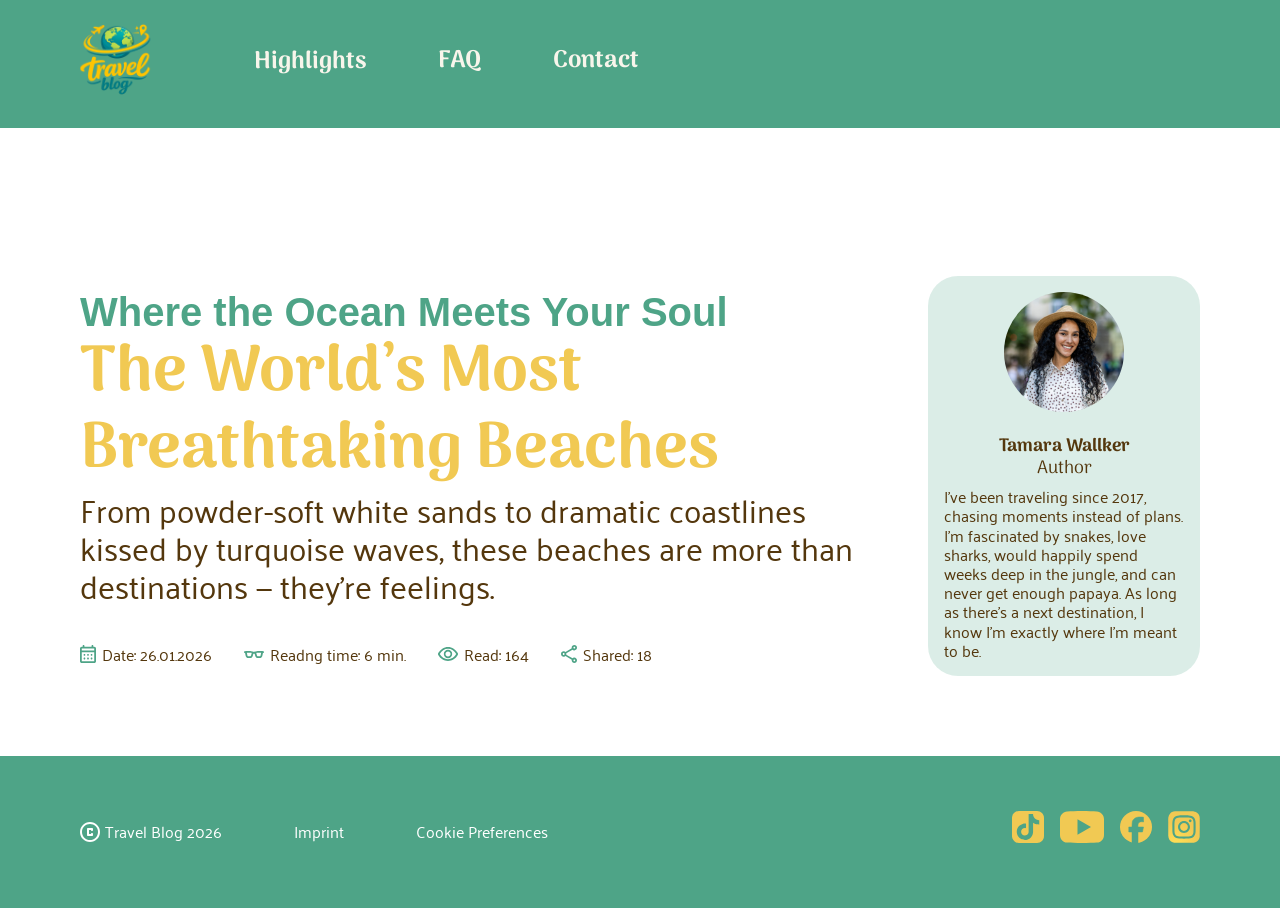
==== commit b87e8020: "Artikelinformationen erstellen" ====
--- a/articles/carousel/index.html
+++ b/articles/carousel/index.html
@@ -102,7 +102,106 @@
     </header>
     <!--Header End-->
 
-    <main></main>
+    <main>
+      <!--Headline+info Section Start-->
+      <section class="headline_info">
+        <div class="headline">
+          <h2>Where the Ocean Meets Your Soul</h2>
+          <h1>The World’s Most Breathtaking Beaches</h1>
+          <p>
+            From powder-soft white sands to dramatic coastlines kissed by
+            turquoise waves, these beaches are more than destinations — they’re
+            feelings.
+          </p>
+          <div class="frame448">
+            <div class="infos">
+              <svg
+                width="16"
+                height="18"
+                viewBox="0 0 16 18"
+                fill="none"
+                xmlns="http://www.w3.org/2000/svg"
+              >
+                <path
+                  d="M1.77778 18C1.28889 18 0.87037 17.8237 0.522222 17.4713C0.174074 17.1187 0 16.695 0 16.2V3.6C0 3.105 0.174074 2.68125 0.522222 2.32875C0.87037 1.97625 1.28889 1.8 1.77778 1.8H2.66667V0.9C2.66667 0.645 2.75185 0.43125 2.92222 0.25875C3.09259 0.08625 3.3037 0 3.55556 0C3.80741 0 4.01852 0.08625 4.18889 0.25875C4.35926 0.43125 4.44444 0.645 4.44444 0.9V1.8H11.5556V0.9C11.5556 0.645 11.6407 0.43125 11.8111 0.25875C11.9815 0.08625 12.1926 0 12.4444 0C12.6963 0 12.9074 0.08625 13.0778 0.25875C13.2481 0.43125 13.3333 0.645 13.3333 0.9V1.8H14.2222C14.7111 1.8 15.1296 1.97625 15.4778 2.32875C15.8259 2.68125 16 3.105 16 3.6V16.2C16 16.695 15.8259 17.1187 15.4778 17.4713C15.1296 17.8237 14.7111 18 14.2222 18H1.77778ZM1.77778 16.2H14.2222V7.2H1.77778V16.2ZM1.77778 5.4H14.2222V3.6H1.77778V5.4ZM8 10.8C7.74815 10.8 7.53704 10.7137 7.36667 10.5413C7.1963 10.3688 7.11111 10.155 7.11111 9.9C7.11111 9.645 7.1963 9.43125 7.36667 9.25875C7.53704 9.08625 7.74815 9 8 9C8.25185 9 8.46296 9.08625 8.63333 9.25875C8.8037 9.43125 8.88889 9.645 8.88889 9.9C8.88889 10.155 8.8037 10.3688 8.63333 10.5413C8.46296 10.7137 8.25185 10.8 8 10.8ZM4.44444 10.8C4.19259 10.8 3.98148 10.7137 3.81111 10.5413C3.64074 10.3688 3.55556 10.155 3.55556 9.9C3.55556 9.645 3.64074 9.43125 3.81111 9.25875C3.98148 9.08625 4.19259 9 4.44444 9C4.6963 9 4.90741 9.08625 5.07778 9.25875C5.24815 9.43125 5.33333 9.645 5.33333 9.9C5.33333 10.155 5.24815 10.3688 5.07778 10.5413C4.90741 10.7137 4.6963 10.8 4.44444 10.8ZM11.5556 10.8C11.3037 10.8 11.0926 10.7137 10.9222 10.5413C10.7519 10.3688 10.6667 10.155 10.6667 9.9C10.6667 9.645 10.7519 9.43125 10.9222 9.25875C11.0926 9.08625 11.3037 9 11.5556 9C11.8074 9 12.0185 9.08625 12.1889 9.25875C12.3593 9.43125 12.4444 9.645 12.4444 9.9C12.4444 10.155 12.3593 10.3688 12.1889 10.5413C12.0185 10.7137 11.8074 10.8 11.5556 10.8ZM8 14.4C7.74815 14.4 7.53704 14.3138 7.36667 14.1413C7.1963 13.9688 7.11111 13.755 7.11111 13.5C7.11111 13.245 7.1963 13.0312 7.36667 12.8588C7.53704 12.6862 7.74815 12.6 8 12.6C8.25185 12.6 8.46296 12.6862 8.63333 12.8588C8.8037 13.0312 8.88889 13.245 8.88889 13.5C8.88889 13.755 8.8037 13.9688 8.63333 14.1413C8.46296 14.3138 8.25185 14.4 8 14.4ZM4.44444 14.4C4.19259 14.4 3.98148 14.3138 3.81111 14.1413C3.64074 13.9688 3.55556 13.755 3.55556 13.5C3.55556 13.245 3.64074 13.0312 3.81111 12.8588C3.98148 12.6862 4.19259 12.6 4.44444 12.6C4.6963 12.6 4.90741 12.6862 5.07778 12.8588C5.24815 13.0312 5.33333 13.245 5.33333 13.5C5.33333 13.755 5.24815 13.9688 5.07778 14.1413C4.90741 14.3138 4.6963 14.4 4.44444 14.4ZM11.5556 14.4C11.3037 14.4 11.0926 14.3138 10.9222 14.1413C10.7519 13.9688 10.6667 13.755 10.6667 13.5C10.6667 13.245 10.7519 13.0312 10.9222 12.8588C11.0926 12.6862 11.3037 12.6 11.5556 12.6C11.8074 12.6 12.0185 12.6862 12.1889 12.8588C12.3593 13.0312 12.4444 13.245 12.4444 13.5C12.4444 13.755 12.3593 13.9688 12.1889 14.1413C12.0185 14.3138 11.8074 14.4 11.5556 14.4Z"
+                  fill="#4EA487"
+                />
+              </svg>
+              <p>Date: 26.01.2026</p>
+            </div>
+            <div class="infos">
+              <svg
+                width="20"
+                height="7"
+                viewBox="0 0 20 7"
+                fill="none"
+                xmlns="http://www.w3.org/2000/svg"
+              >
+                <path
+                  d="M4.27062 7C3.65833 7 3.108 6.80313 2.61963 6.40938C2.13126 6.01562 1.82147 5.5125 1.69027 4.9L1.05611 1.96875H0.968644C0.720814 1.99792 0.505785 1.93229 0.323556 1.77188C0.141328 1.61146 0.0356357 1.40729 0.00647923 1.15938C-0.0226773 0.911458 0.0465694 0.7 0.214219 0.525C0.381869 0.35 0.58961 0.247917 0.83744 0.21875C1.74129 0.145833 2.52852 0.0911458 3.19912 0.0546875C3.86972 0.0182292 4.482 0 5.03598 0C5.98357 0 6.74892 0.04375 7.33205 0.13125C7.91518 0.21875 8.44 0.371875 8.90651 0.590625C9.1106 0.692708 9.30376 0.765625 9.48599 0.809375C9.66822 0.853125 9.83951 0.875 9.99988 0.875C10.1602 0.875 10.317 0.853125 10.47 0.809375C10.6231 0.765625 10.8017 0.7 11.0058 0.6125C11.4869 0.39375 12.0408 0.236979 12.6677 0.142188C13.2946 0.0473958 14.1255 0 15.1606 0C15.8312 0 16.5382 0.0182292 17.2817 0.0546875C18.0252 0.0911458 18.6594 0.138542 19.1842 0.196875C19.432 0.226042 19.6361 0.328125 19.7965 0.503125C19.9568 0.678125 20.0224 0.889583 19.9933 1.1375C19.9641 1.38542 19.8621 1.58958 19.6871 1.75C19.5122 1.91042 19.3008 1.97604 19.053 1.94688H18.9655L18.3095 4.92188C18.1783 5.53438 17.8721 6.03385 17.3911 6.42031C16.91 6.80677 16.3633 7 15.751 7H13.8048C13.1925 7 12.6531 6.81406 12.1866 6.44219C11.7201 6.07031 11.414 5.59271 11.2682 5.00938L10.6778 2.66875H9.34385L8.75343 5.00938C8.59307 5.60729 8.27964 6.08854 7.81314 6.45312C7.34663 6.81771 6.81453 7 6.21682 7H4.27062ZM3.39592 4.55C3.43966 4.75417 3.54171 4.92188 3.70207 5.05312C3.86243 5.18438 4.04466 5.25 4.24875 5.25H6.19495C6.39905 5.25 6.58127 5.18802 6.74163 5.06406C6.902 4.9401 7.00404 4.78333 7.04778 4.59375L7.72567 1.94688C7.33205 1.87396 6.88742 1.82656 6.39176 1.80469C5.8961 1.78281 5.44417 1.77188 5.03598 1.77188C4.70068 1.77188 4.33987 1.77552 3.95354 1.78281C3.56722 1.7901 3.20641 1.80833 2.87111 1.8375L3.39592 4.55ZM12.952 4.59375C12.9957 4.78333 13.0978 4.9401 13.2581 5.06406C13.4185 5.18802 13.6007 5.25 13.8048 5.25H15.751C15.9551 5.25 16.1373 5.18438 16.2977 5.05312C16.458 4.92188 16.5601 4.75417 16.6038 4.55L17.1724 1.81563C16.8808 1.80104 16.5455 1.7901 16.1665 1.78281C15.7874 1.77552 15.4521 1.77188 15.1606 1.77188C14.7232 1.77188 14.2385 1.78281 13.7064 1.80469C13.1743 1.82656 12.6969 1.87396 12.2741 1.94688L12.952 4.59375Z"
+                  fill="#4EA487"
+                />
+              </svg>
+              <p>Readng time: 6 min.</p>
+            </div>
+
+            <div class="infos">
+              <svg
+                width="20"
+                height="14"
+                viewBox="0 0 20 14"
+                fill="none"
+                xmlns="http://www.w3.org/2000/svg"
+              >
+                <path
+                  d="M10 11.2C11.1655 11.2 12.1562 10.7917 12.972 9.975C13.7879 9.15833 14.1958 8.16667 14.1958 7C14.1958 5.83333 13.7879 4.84167 12.972 4.025C12.1562 3.20833 11.1655 2.8 10 2.8C8.8345 2.8 7.84382 3.20833 7.02797 4.025C6.21212 4.84167 5.8042 5.83333 5.8042 7C5.8042 8.16667 6.21212 9.15833 7.02797 9.975C7.84382 10.7917 8.8345 11.2 10 11.2ZM10 9.52C9.3007 9.52 8.70629 9.275 8.21678 8.785C7.72727 8.295 7.48252 7.7 7.48252 7C7.48252 6.3 7.72727 5.705 8.21678 5.215C8.70629 4.725 9.3007 4.48 10 4.48C10.6993 4.48 11.2937 4.725 11.7832 5.215C12.2727 5.705 12.5175 6.3 12.5175 7C12.5175 7.7 12.2727 8.295 11.7832 8.785C11.2937 9.275 10.6993 9.52 10 9.52ZM10 14C7.91764 14 6.01787 13.44 4.3007 12.32C2.58353 11.2 1.22766 9.72222 0.2331 7.88667C0.1554 7.74667 0.0971251 7.60278 0.0582751 7.455C0.019425 7.30722 0 7.15556 0 7C0 6.84444 0.019425 6.69278 0.0582751 6.545C0.0971251 6.39722 0.1554 6.25333 0.2331 6.11333C1.22766 4.27778 2.58353 2.8 4.3007 1.68C6.01787 0.56 7.91764 0 10 0C12.0824 0 13.9821 0.56 15.6993 1.68C17.4165 2.8 18.7723 4.27778 19.7669 6.11333C19.8446 6.25333 19.9029 6.39722 19.9417 6.545C19.9806 6.69278 20 6.84444 20 7C20 7.15556 19.9806 7.30722 19.9417 7.455C19.9029 7.60278 19.8446 7.74667 19.7669 7.88667C18.7723 9.72222 17.4165 11.2 15.6993 12.32C13.9821 13.44 12.0824 14 10 14ZM10 12.1333C11.756 12.1333 13.3683 11.6706 14.8368 10.745C16.3054 9.81944 17.4281 8.57111 18.2051 7C17.4281 5.42889 16.3054 4.18056 14.8368 3.255C13.3683 2.32944 11.756 1.86667 10 1.86667C8.24398 1.86667 6.6317 2.32944 5.16317 3.255C3.69464 4.18056 2.57187 5.42889 1.79487 7C2.57187 8.57111 3.69464 9.81944 5.16317 10.745C6.6317 11.6706 8.24398 12.1333 10 12.1333Z"
+                  fill="#4EA487"
+                />
+              </svg>
+              <p>Read: 164</p>
+            </div>
+
+            <div class="infos">
+              <svg
+                width="16"
+                height="18"
+                viewBox="0 0 16 18"
+                fill="none"
+                xmlns="http://www.w3.org/2000/svg"
+              >
+                <path
+                  d="M13.3333 18C12.5926 18 11.963 17.7375 11.4444 17.2125C10.9259 16.6875 10.6667 16.05 10.6667 15.3C10.6667 15.21 10.6889 15 10.7333 14.67L4.48889 10.98C4.25185 11.205 3.97778 11.3813 3.66667 11.5087C3.35556 11.6363 3.02222 11.7 2.66667 11.7C1.92593 11.7 1.2963 11.4375 0.777778 10.9125C0.259259 10.3875 0 9.75 0 9C0 8.25 0.259259 7.6125 0.777778 7.0875C1.2963 6.5625 1.92593 6.3 2.66667 6.3C3.02222 6.3 3.35556 6.36375 3.66667 6.49125C3.97778 6.61875 4.25185 6.795 4.48889 7.02L10.7333 3.33C10.7037 3.225 10.6852 3.12375 10.6778 3.02625C10.6704 2.92875 10.6667 2.82 10.6667 2.7C10.6667 1.95 10.9259 1.3125 11.4444 0.7875C11.963 0.2625 12.5926 0 13.3333 0C14.0741 0 14.7037 0.2625 15.2222 0.7875C15.7407 1.3125 16 1.95 16 2.7C16 3.45 15.7407 4.0875 15.2222 4.6125C14.7037 5.1375 14.0741 5.4 13.3333 5.4C12.9778 5.4 12.6444 5.33625 12.3333 5.20875C12.0222 5.08125 11.7481 4.905 11.5111 4.68L5.26667 8.37C5.2963 8.475 5.31482 8.57625 5.32222 8.67375C5.32963 8.77125 5.33333 8.88 5.33333 9C5.33333 9.12 5.32963 9.22875 5.32222 9.32625C5.31482 9.42375 5.2963 9.525 5.26667 9.63L11.5111 13.32C11.7481 13.095 12.0222 12.9187 12.3333 12.7913C12.6444 12.6638 12.9778 12.6 13.3333 12.6C14.0741 12.6 14.7037 12.8625 15.2222 13.3875C15.7407 13.9125 16 14.55 16 15.3C16 16.05 15.7407 16.6875 15.2222 17.2125C14.7037 17.7375 14.0741 18 13.3333 18ZM13.3333 16.2C13.5852 16.2 13.7963 16.1137 13.9667 15.9412C14.137 15.7687 14.2222 15.555 14.2222 15.3C14.2222 15.045 14.137 14.8313 13.9667 14.6587C13.7963 14.4862 13.5852 14.4 13.3333 14.4C13.0815 14.4 12.8704 14.4862 12.7 14.6587C12.5296 14.8313 12.4444 15.045 12.4444 15.3C12.4444 15.555 12.5296 15.7687 12.7 15.9412C12.8704 16.1137 13.0815 16.2 13.3333 16.2ZM2.66667 9.9C2.91852 9.9 3.12963 9.81375 3.3 9.64125C3.47037 9.46875 3.55556 9.255 3.55556 9C3.55556 8.745 3.47037 8.53125 3.3 8.35875C3.12963 8.18625 2.91852 8.1 2.66667 8.1C2.41481 8.1 2.2037 8.18625 2.03333 8.35875C1.86296 8.53125 1.77778 8.745 1.77778 9C1.77778 9.255 1.86296 9.46875 2.03333 9.64125C2.2037 9.81375 2.41481 9.9 2.66667 9.9ZM13.3333 3.6C13.5852 3.6 13.7963 3.51375 13.9667 3.34125C14.137 3.16875 14.2222 2.955 14.2222 2.7C14.2222 2.445 14.137 2.23125 13.9667 2.05875C13.7963 1.88625 13.5852 1.8 13.3333 1.8C13.0815 1.8 12.8704 1.88625 12.7 2.05875C12.5296 2.23125 12.4444 2.445 12.4444 2.7C12.4444 2.955 12.5296 3.16875 12.7 3.34125C12.8704 3.51375 13.0815 3.6 13.3333 3.6Z"
+                  fill="#4EA487"
+                />
+              </svg>
+              <p>Shared: 18</p>
+            </div>
+          </div>
+        </div>
+        <div class="author_info">
+          <div class="author_img"></div>
+          <div
+            style="
+              display: flex;
+              align-items: center;
+              flex-direction: column;
+              margin: 8px 0;
+            "
+          >
+            <h1>Tamara Wallker</h1>
+            <h2>Author</h2>
+          </div>
+
+          <p>
+          I’ve been traveling since 2017, chasing moments instead of plans. I’m
+            fascinated by snakes, love sharks, would happily spend weeks deep in
+          the jungle, and can never get enough papaya. As long as there’s a next
+          destination, I know I’m exactly where I’m meant to be.
+          </p>
+        </div>
+      </section>
+      <!--Headline+info Section End-->
+    </main>
 
     <!--Footer Section Start-->
     <footer>
--- a/style.css
+++ b/style.css
@@ -100,7 +100,7 @@
 h2 {
   font-family: "Arima";
   color: rgba(78, 164, 135, 1);
-  font-size: 3.5rem;
+  font-size: 3.25rem;
   font-weight: bold;
 }
 
@@ -108,7 +108,7 @@
   font-family: "Palanquin";
 }
 
-.yellow {
+.hero {
   height: 515px;
   background-color: rgba(241, 201, 83, 1);
 
@@ -127,12 +127,14 @@
 
 .highlights-title {
   display: flex;
+  align-items: center;
   gap: 8px;
 }
 
 .faq-section {
   display: flex;
   justify-content: center;
+  align-items: center;
 }
 
 .faq-accordion {
@@ -162,7 +164,7 @@
 .contact-header {
   display: flex;
   justify-content: center;
-  padding: 0px 50px;
+  align-items: center;
   gap: 8px;
 }
 
@@ -239,7 +241,8 @@
   display: flex;
   justify-content: center;
   align-items: center;
-  gap: 8px;
+  text-align: center;
+  gap: 16px;
   height: 50px;
 
   font-family: "palanquin";
@@ -247,7 +250,7 @@
   font-size: 1.125rem;
 }
 
-.terms a {
+.terms > a {
   font-family: "palanquin";
   font-size: 1.125rem;
   color: rgba(78, 164, 135, 1);
@@ -259,11 +262,9 @@
 }
 
 /* Customize the label (the container) */
-.terms-checkobx {
+.terms-checkbox{
   display: block;
   position: relative;
-  padding-left: 35px;
-  margin-bottom: 12px;
   cursor: pointer;
   font-size: 22px;
   -webkit-user-select: none;
@@ -272,9 +273,8 @@
   user-select: none;
 }
 
-
 /* Hide the browser's default checkbox */
-.container input {
+.terms-checkbox input {
   position: absolute;
   opacity: 0;
   cursor: pointer;
@@ -289,8 +289,9 @@
   left: 0;
   height: 25px;
   width: 25px;
-  background-color: #eee;
-  border: solid 1px rgba(84, 55, 13, 1);
+  background-color: none;
+  border: solid 2px rgba(84, 55, 13, 1);
+  border-radius: 5px;
 }
 
 /* On mouse-over, add a grey background color */
@@ -298,14 +299,14 @@
   background-color: rgba(241, 201, 83, 1);
 }
 
-/* When the checkbox is checked, add a blue background */
+/* When the checkbox is checked, add a background */
 .terms-checkbox input:checked ~ .checkmark {
-  background-color: #2196f3;
+  background-color: rgba(78, 164, 135, 1);
 }
 
 /* Create the checkmark/indicator (hidden when not checked) */
 .checkmark:after {
-  content: "Please accept the privacy policy.";
+  content: "";
   color: rgba(185, 16, 47, 1);
   position: absolute;
   display: none;
--- a/articles/carousel/style.css
+++ b/articles/carousel/style.css
@@ -21,6 +21,14 @@
   flex: 1;
 }
 
+section {
+  width: 100%;
+  max-width: 1440px;
+  margin-left: auto;
+  margin-right: auto;
+  padding: 0 80px;
+}
+
 header {
   height: 128px;
   padding: 0 80px;
@@ -100,6 +108,115 @@
   opacity: 1;
 }
 
+/*Headline + Info Start*/
+.headline_info {
+  margin-top: 60px;
+  display: flex;
+  flex-direction: row;
+  justify-content: space-between;
+  align-items: center;
+  gap: 40px;
+}
+
+.headline {
+  max-width: 902px;
+  max-height: 100%;
+}
+
+.headline h2 {
+  font-family: "Palanquin", sans-serif;
+  font-weight: 600;
+  font-style: normal;
+  color: #4ea487;
+  font-size: 40px;
+  line-height: 120%;
+}
+
+.headline h1 {
+  font-weight: 700;
+  font-size: 64px;
+  line-height: 120%;
+  color: #f1c953;
+}
+
+.headline p {
+  font-weight: 400;
+  font-family: "Palanquin", sans-serif;
+  color: #54370d;
+  line-height: 120%;
+  font-size: 32px;
+}
+
+.author_info {
+  display: flex;
+  flex-direction: column;
+  align-items: center;
+  min-height: auto;
+  max-width: 272px;
+  padding: 16px;
+  border-radius: 30px;
+  background: #4ea48733;
+}
+
+.author_img {
+  min-width: 120px;
+  min-height: 120px;
+  background-image: url("../../img/1woman.jpg");
+  background-repeat: no-repeat;
+  background-position: center;
+  background-size: cover;
+  border-radius: 50%;
+}
+
+.author_info h1 {
+  margin-top: 16px;
+  font-weight: 700;
+  font-size: 18px;
+  color: #54370d;
+  line-height: 120%;
+}
+
+.author_info h2 {
+  line-height: 120%;
+  margin: 0;
+  padding: 0;
+  font-weight: 400;
+  font-size: 18px;
+  color: #54370d;
+}
+
+.author_info p {
+  font-family: "Palanquin";
+  font-size: 16px;
+  font-weight: 400;
+  line-height: 120%;
+  color: #54370d;
+}
+
+.frame448 {
+  margin-top: 40px;
+  display: flex;
+  flex-direction: row;
+  align-items: center;
+  gap: 32px;
+}
+
+.frame448 p {
+  font-family: "Palanquin";
+  font-size: 16px;
+  font-weight: 400;
+  line-height: 120%;
+  color: #54370d;
+}
+
+.infos {
+  display: flex;
+  flex-direction: row;
+  align-items: center;
+  gap: 6px;
+}
+/*Headline + Info End*/
+
 /*Footer Section Start*/
 footer {
   margin-top: 80px;
@@ -177,6 +294,98 @@
   .header_img {
     width: 56px;
     height: 56px;
+  }
+
+  /*Headline + Info Responsive*/
+  .headline_info {
+    width: 100%;
+    max-width: calc(100vw - 30px);
+    margin: 24px auto 0;
+    flex-direction: column;
+    align-items: center;
+    gap: 24px;
+    padding: 0;
+  }
+
+  .headline {
+    width: 100%;
+    max-width: 345px;
+  }
+
+  .headline h2 {
+    width: 100%;
+    max-width: 304px;
+    font-size: 20px;
+    line-height: 120%;
+  }
+
+  .headline h1 {
+    width: 100%;
+    margin-top: 8px;
+    font-size: 40px;
+    line-height: 100%;
+  }
+
+  .headline p {
+    width: 100%;
+    margin-top: 8px;
+    font-size: 18px;
+    line-height: 120%;
+  }
+
+  .frame448 {
+    width: 100%;
+    margin-top: 24px;
+    flex-wrap: wrap;
+    align-items: flex-start;
+    gap: 8px 16px;
+  }
+
+  .frame448 p {
+    font-size: 16px;
+    line-height: 120%;
+  }
+
+  .infos {
+    gap: 6px;
+  }
+
+  .author_info {
+    width: 100%;
+    max-width: 345px;
+    min-height: 328px;
+    justify-content: center;
+    padding: 16px 8px;
+    gap: 16px;
+    border-radius: 30px;
+  }
+
+  .author_img {
+    min-width: 120px;
+    min-height: 120px;
+  }
+
+  .author_info h1 {
+    width: 205px;
+    margin-top: 0;
+    font-size: 16px;
+    line-height: 120%;
+    text-align: center;
+  }
+
+  .author_info h2 {
+    width: 205px;
+    font-size: 16px;
+    line-height: 120%;
+    text-align: center;
+  }
+
+  .author_info p {
+    width: 100%;
+    max-width: 329px;
+    font-size: 16px;
+    line-height: 120%;
+    text-align: center;
   }
 
   /*Footer Rsponsive*/
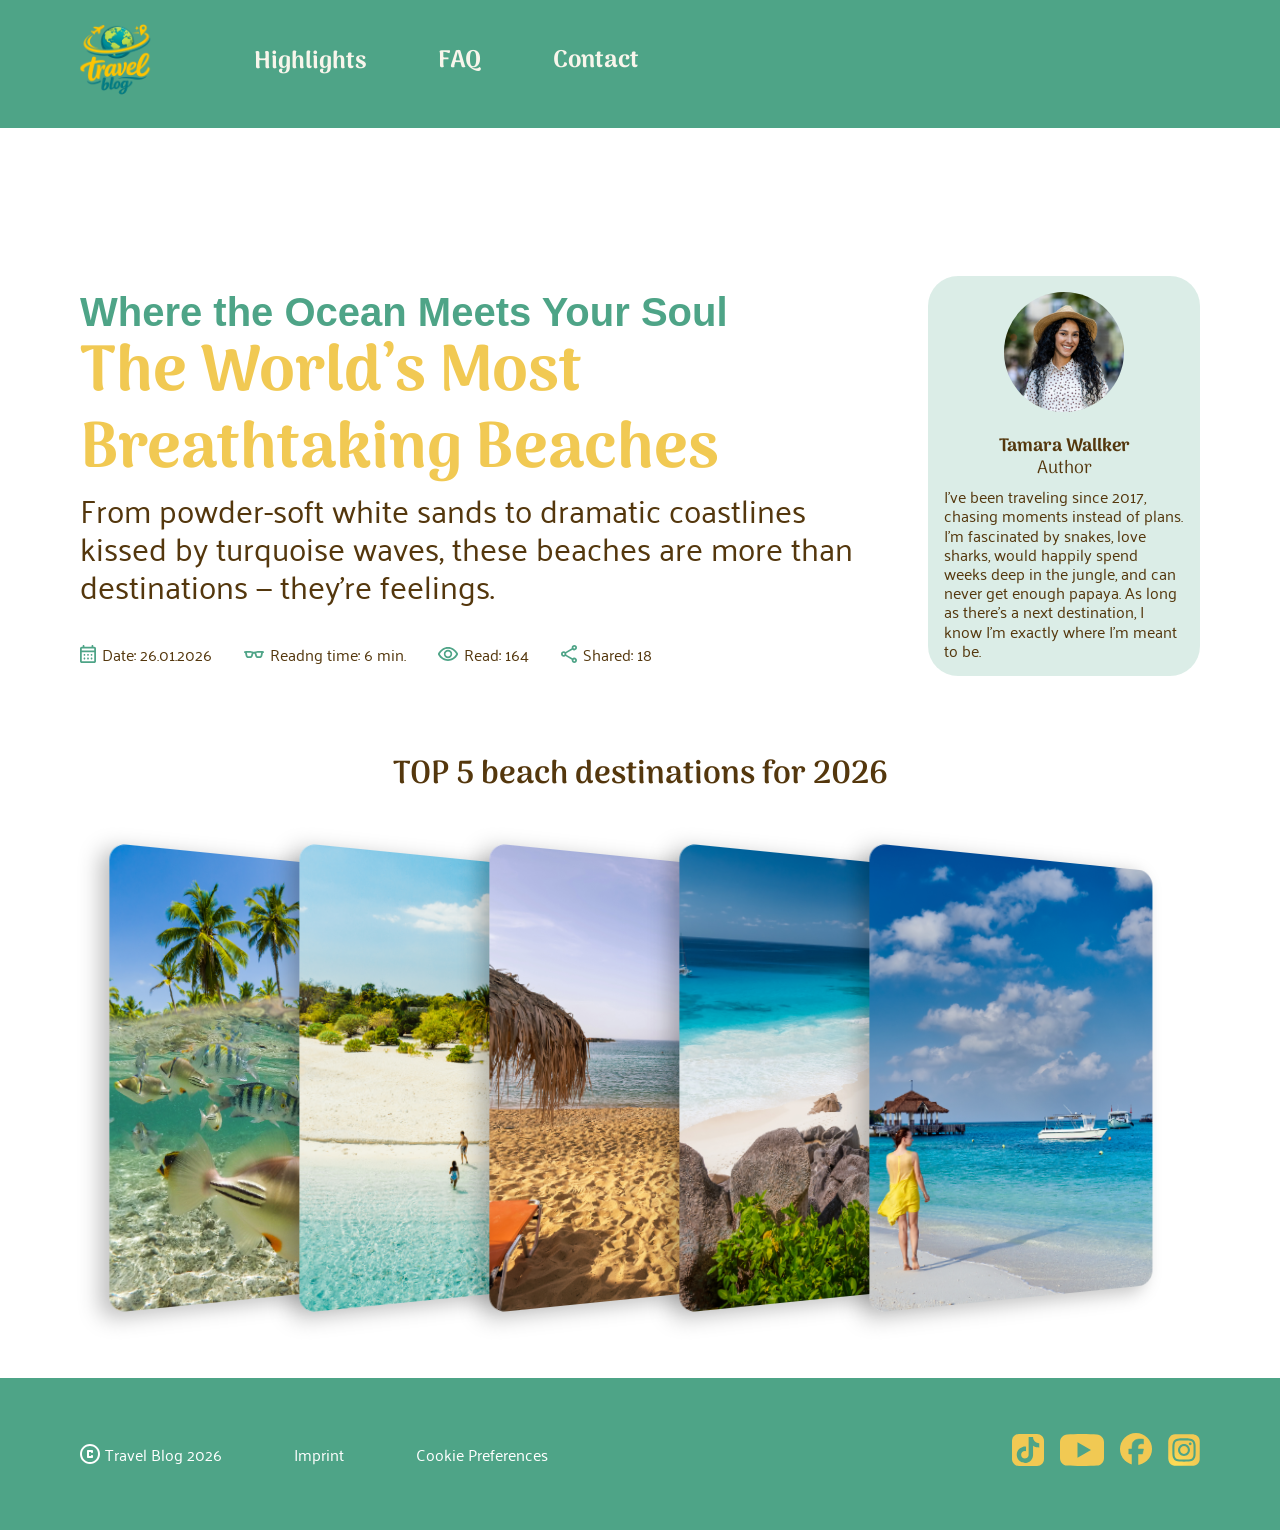
==== commit c551f955: "Beach Carousel erstellen" ====
--- a/articles/carousel/index.html
+++ b/articles/carousel/index.html
@@ -201,6 +201,61 @@
         </div>
       </section>
       <!--Headline+info Section End-->
+
+      <!--Carousel Section Start-->
+      <section class="carousel">
+        <h1 class="carousel__title">TOP 5 beach destinations for 2026</h1>
+
+        <input type="radio" name="beach" id="beach1" checked />
+        <input type="radio" name="beach" id="beach2" />
+        <input type="radio" name="beach" id="beach3" />
+        <input type="radio" name="beach" id="beach4" />
+        <input type="radio" name="beach" id="beach5" />
+
+        <div class="carousel__track-wrapper">
+          <div class="carousel__cards">
+            <div class="card">
+              <div
+                class="card__img"
+                style="background-image: url(../../img/beach-4.jpg)"
+              ></div>
+            </div>
+            <div class="card">
+              <div
+                class="card__img"
+                style="background-image: url(../../img/beach-3.jpg)"
+              ></div>
+            </div>
+            <div class="card">
+              <div
+                class="card__img"
+                style="background-image: url(../../img/beach-2.jpg)"
+              ></div>
+            </div>
+            <div class="card">
+              <div
+                class="card__img"
+                style="background-image: url(../../img/beach-1.jpg)"
+              ></div>
+            </div>
+            <div class="card card--last">
+              <div
+                class="card__img"
+                style="background-image: url(../../img/women.jpg)"
+              ></div>
+            </div>
+          </div>
+        </div>
+
+        <div class="Ellipse">
+          <label class="Ellipse_dic" for="beach1" aria-label="Show beach 1"></label>
+          <label class="Ellipse_dic" for="beach2" aria-label="Show beach 2"></label>
+          <label class="Ellipse_dic" for="beach3" aria-label="Show beach 3"></label>
+          <label class="Ellipse_dic" for="beach4" aria-label="Show beach 4"></label>
+          <label class="Ellipse_dic" for="beach5" aria-label="Show beach 5"></label>
+        </div>
+      </section>
+      <!--Carousel Section End-->
     </main>
 
     <!--Footer Section Start-->
--- a/articles/carousel/style.css
+++ b/articles/carousel/style.css
@@ -217,6 +217,96 @@
 }
 /*Headline + Info End*/
 
+/*Carousel Start*/
+.carousel {
+  margin-top: 80px;
+  display: flex;
+  flex-direction: column;
+  align-items: center;
+  padding: 0;
+  gap: 64px;
+}
+
+.carousel input {
+  position: absolute;
+  width: 1px;
+  height: 1px;
+  opacity: 0;
+}
+
+.carousel__title {
+  font-family: "Arima";
+  font-style: normal;
+  font-weight: 600;
+  font-size: 32px;
+  line-height: 120%;
+  text-align: center;
+  color: #54370d;
+}
+
+.carousel__track-wrapper {
+  width: 100%;
+}
+
+.carousel__cards {
+  width: 100%;
+  height: 440px;
+  display: flex;
+  flex-direction: row;
+  justify-content: center;
+  align-items: center;
+  padding: 0;
+  gap: 70px;
+}
+
+.card {
+  position: relative;
+  width: 300px;
+  height: 440px;
+  margin: 0 -90px;
+  transform: perspective(800px) rotateY(20deg);
+  transition: transform 0.5s ease;
+}
+
+.card__img {
+  position: absolute;
+  width: 300px;
+  height: 440px;
+  left: 0;
+  top: 0;
+  background-size: cover;
+  background-position: center;
+  box-shadow: -9px 5px 20px #00000040;
+  border-radius: 16px;
+}
+
+.carousel__cards:hover .card {
+  transform: translateX(-150px) scale(0.95);
+}
+
+.carousel__cards .card:hover {
+  z-index: 2;
+  transform: translateY(-20px) scale(1.08);
+}
+
+.carousel__cards .card:hover ~ .card {
+  transform: translateX(150px) scale(0.95);
+}
+
+.Ellipse {
+  display: none;
+  flex-direction: row;
+  gap: 10px;
+}
+
+.Ellipse_dic {
+  width: 30px;
+  height: 30px;
+  border-radius: 50%;
+  background-color: #4ea4874d;
+}
+/*Carousel End*/
+
 /*Footer Section Start*/
 footer {
   margin-top: 80px;
@@ -386,6 +476,119 @@
     font-size: 16px;
     line-height: 120%;
     text-align: center;
+  }
+
+  /*Carousel Responsive*/
+  .carousel {
+    width: 100%;
+    max-width: calc(100vw - 30px);
+    height: 441px;
+    margin: 40px auto 0;
+    padding: 0 1px;
+    gap: 16px;
+  }
+
+  .carousel__title {
+    width: 100%;
+    max-width: 322px;
+    font-size: 20px;
+    line-height: 120%;
+  }
+
+  .carousel__track-wrapper {
+    width: 100%;
+    max-width: 343px;
+    height: 400px;
+    overflow: hidden;
+  }
+
+  .carousel__cards {
+    position: relative;
+    left: 50%;
+    width: max-content;
+    height: 400px;
+    justify-content: flex-start;
+    align-items: flex-start;
+    gap: 16px;
+    transition: transform 0.4s ease;
+  }
+
+  .card {
+    flex-shrink: 0;
+    width: 180px;
+    height: 264px;
+    margin: 36px 0 0;
+    transform: none !important;
+    transition:
+      width 0.4s ease,
+      height 0.4s ease,
+      margin 0.4s ease;
+  }
+
+  .card__img {
+    width: 100%;
+    height: 100%;
+  }
+
+  #beach1:checked ~ .carousel__track-wrapper .card:nth-child(1),
+  #beach2:checked ~ .carousel__track-wrapper .card:nth-child(2),
+  #beach3:checked ~ .carousel__track-wrapper .card:nth-child(3),
+  #beach4:checked ~ .carousel__track-wrapper .card:nth-child(4),
+  #beach5:checked ~ .carousel__track-wrapper .card:nth-child(5) {
+    width: 200px;
+    height: 293px;
+    margin-top: 21px;
+  }
+
+  #beach1:checked ~ .carousel__track-wrapper .carousel__cards {
+    transform: translateX(-100px);
+  }
+
+  #beach2:checked ~ .carousel__track-wrapper .carousel__cards {
+    transform: translateX(-296px);
+  }
+
+  #beach3:checked ~ .carousel__track-wrapper .carousel__cards {
+    transform: translateX(-492px);
+  }
+
+  #beach4:checked ~ .carousel__track-wrapper .carousel__cards {
+    transform: translateX(-688px);
+  }
+
+  #beach5:checked ~ .carousel__track-wrapper .carousel__cards {
+    transform: translateX(-884px);
+  }
+
+  .Ellipse {
+    z-index: 2;
+    width: 180px;
+    height: 42px;
+    margin: -52px auto 0;
+    padding: 10px;
+    display: flex;
+    justify-content: center;
+    align-items: center;
+    gap: 8px;
+  }
+
+  .Ellipse_dic {
+    width: 22px;
+    height: 22px;
+    cursor: pointer;
+    transition:
+      width 0.3s ease,
+      background-color 0.3s ease;
+  }
+
+  #beach1:checked ~ .Ellipse label:nth-child(1),
+  #beach2:checked ~ .Ellipse label:nth-child(2),
+  #beach3:checked ~ .Ellipse label:nth-child(3),
+  #beach4:checked ~ .Ellipse label:nth-child(4),
+  #beach5:checked ~ .Ellipse label:nth-child(5) {
+    width: 40px;
+    border-radius: 50px;
+    background-color: #4ea487;
   }
 
   /*Footer Rsponsive*/
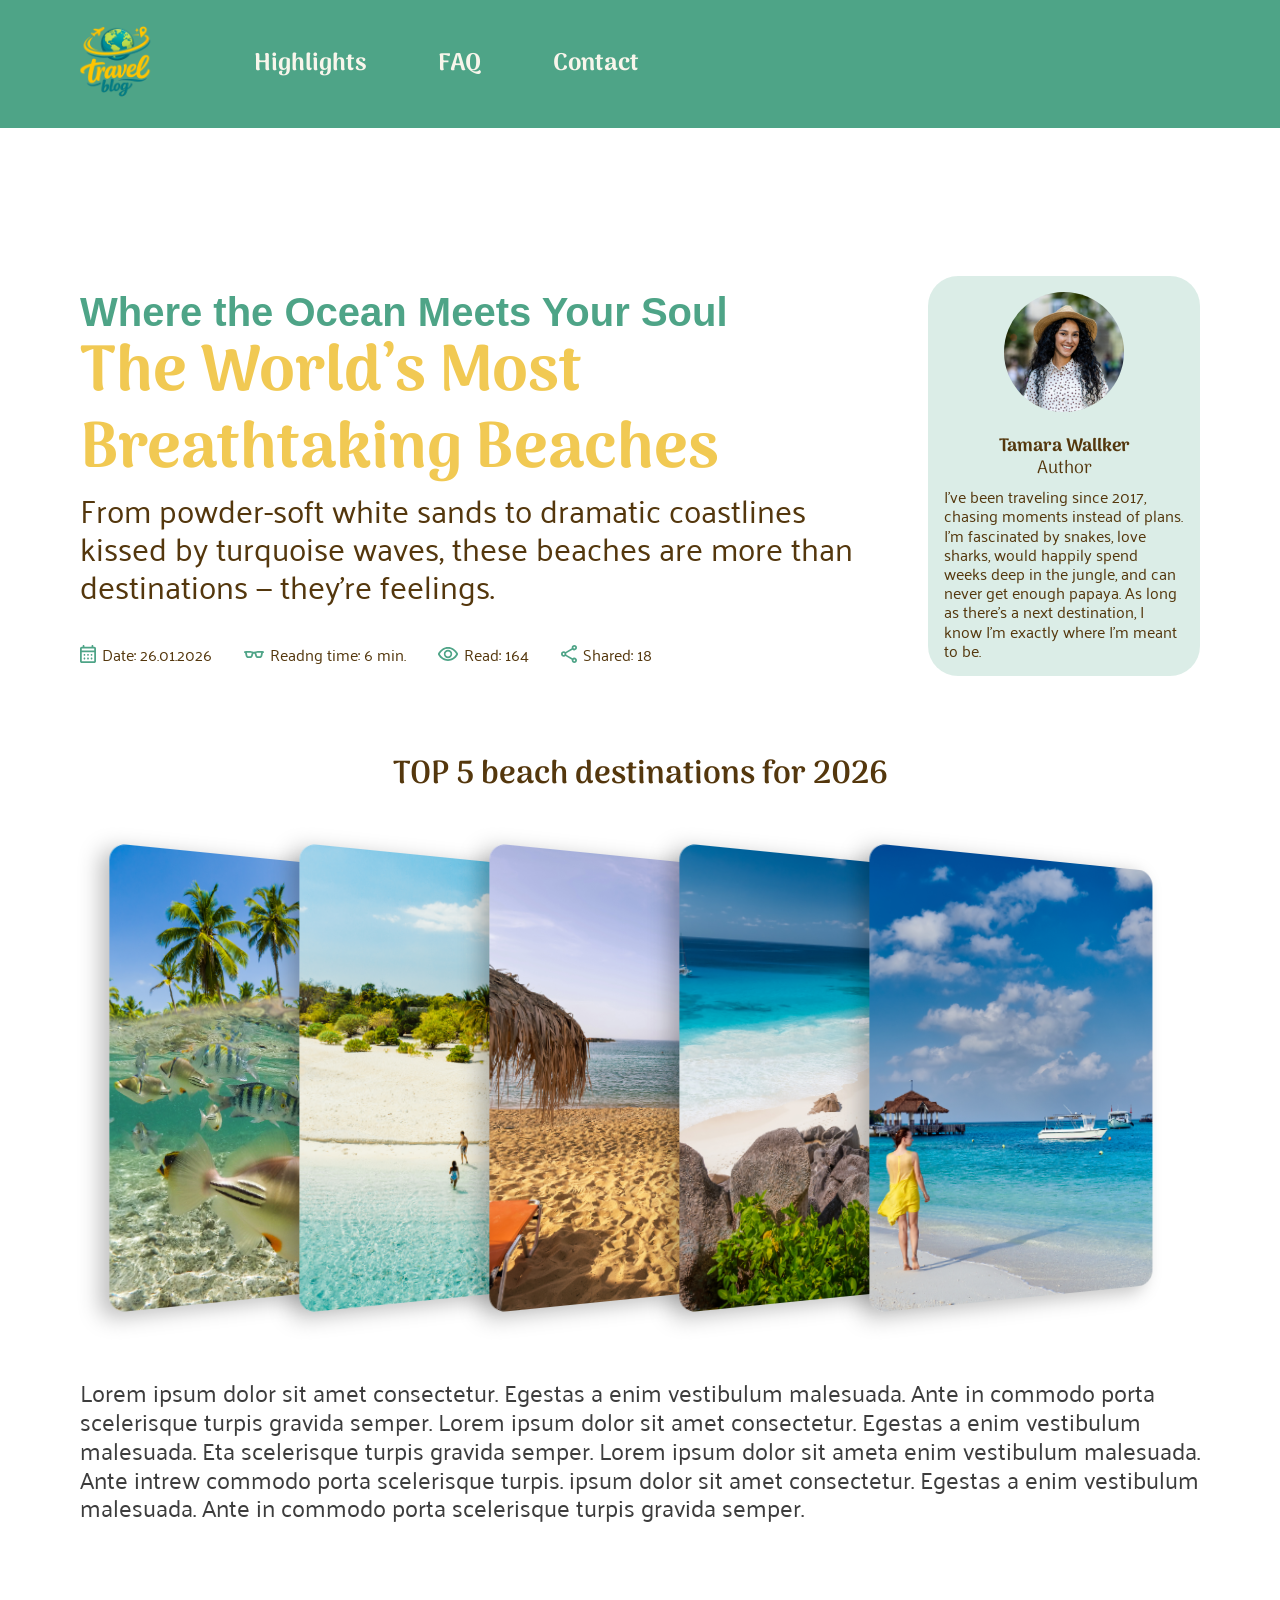
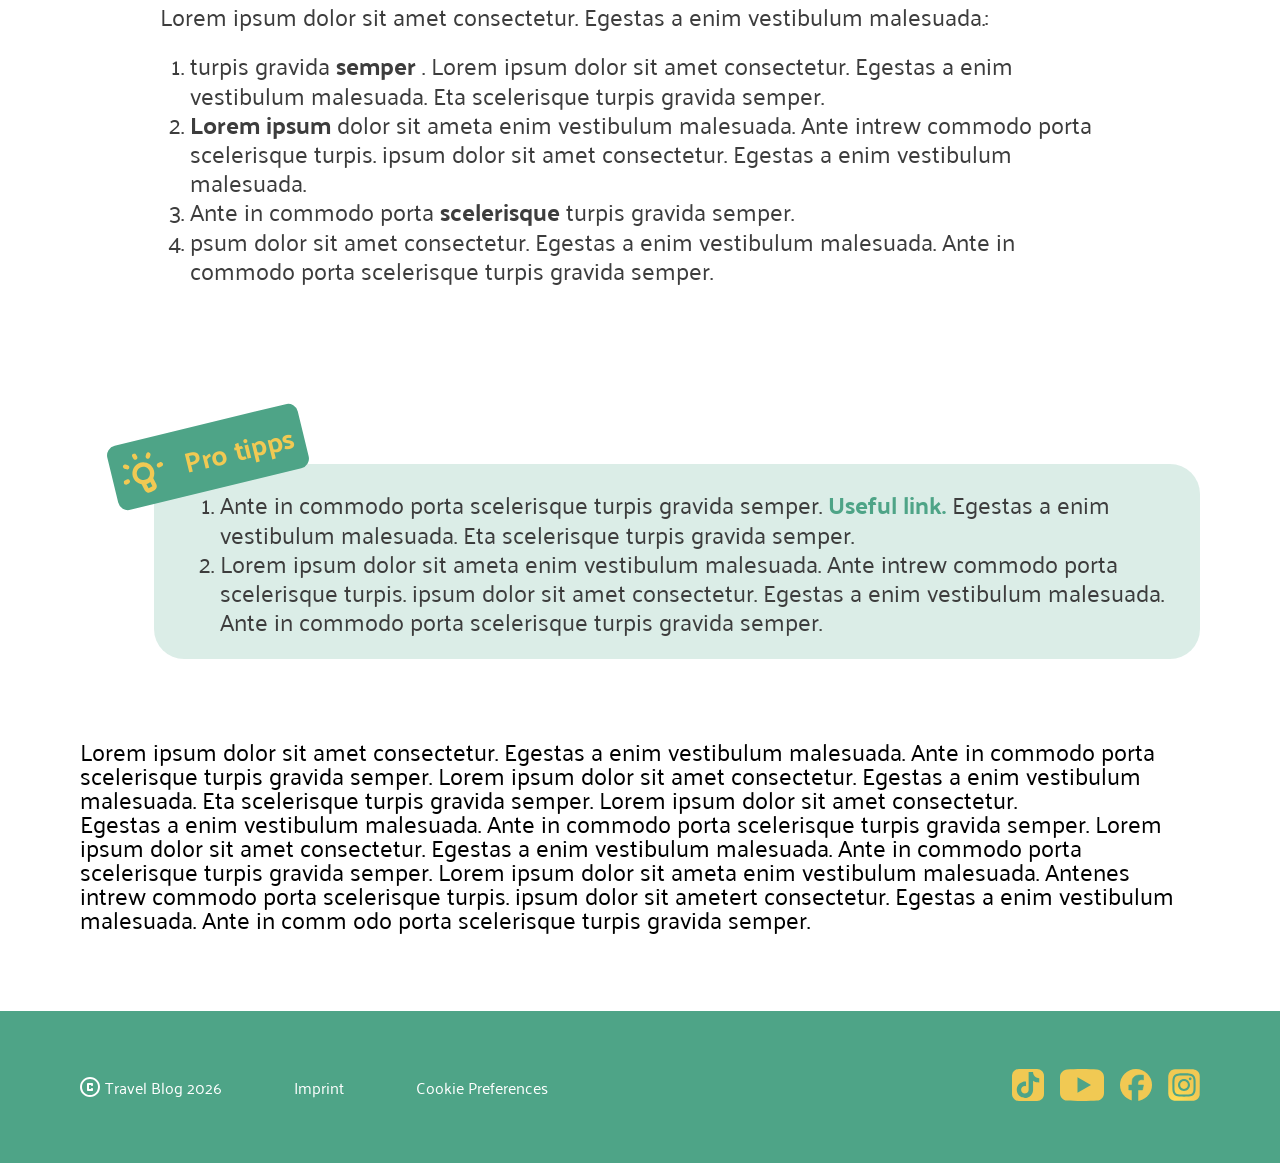
==== commit 66202104: "Artikeltext und Pro Tipps erstellen" ====
--- a/articles/carousel/index.html
+++ b/articles/carousel/index.html
@@ -256,6 +256,96 @@
         </div>
       </section>
       <!--Carousel Section End-->
+
+      <!--Description Section Start-->
+      <section class="description">
+        <p>
+          Lorem ipsum dolor sit amet consectetur. Egestas a enim vestibulum
+          malesuada. Ante in commodo porta scelerisque turpis gravida semper.
+          Lorem ipsum dolor sit amet consectetur. Egestas a enim vestibulum
+          malesuada. Eta scelerisque turpis gravida semper. Lorem ipsum dolor sit
+          ameta enim vestibulum malesuada. Ante intrew commodo porta scelerisque
+          turpis. ipsum dolor sit amet consectetur. Egestas a enim vestibulum
+          malesuada. Ante in commodo porta scelerisque turpis gravida semper.
+        </p>
+        <div class="text">
+          <p>
+            Lorem ipsum dolor sit amet consectetur. Egestas a enim vestibulum
+            malesuada.:
+          </p>
+          <ol>
+            <li>
+              turpis gravida <b>semper</b> . Lorem ipsum dolor sit amet
+              consectetur. Egestas a enim vestibulum malesuada. Eta scelerisque
+              turpis gravida semper.
+            </li>
+            <li>
+              <b>Lorem ipsum</b> dolor sit ameta enim vestibulum malesuada. Ante
+              intrew commodo porta scelerisque turpis. ipsum dolor sit amet
+              consectetur. Egestas a enim vestibulum malesuada.
+            </li>
+            <li>
+              Ante in commodo porta <b>scelerisque</b> turpis gravida semper.
+            </li>
+
+            <li>
+              psum dolor sit amet consectetur. Egestas a enim vestibulum
+              malesuada. Ante in commodo porta scelerisque turpis gravida semper.
+            </li>
+          </ol>
+        </div>
+      </section>
+      <!--Description Section End-->
+
+      <!--Pro Tipps Section Start-->
+      <section class="pro_tipp">
+        <div class="pro_tipp_title">
+          <svg
+            width="43"
+            height="42"
+            viewBox="0 0 43 42"
+            fill="none"
+            xmlns="http://www.w3.org/2000/svg"
+          >
+            <path
+              d="M18.7295 1.71005L19.2543 3.86752C19.403 4.4788 19.324 5.04076 19.0172 5.55338C18.7104 6.066 18.2559 6.39557 17.6537 6.54208C17.0515 6.68859 16.4964 6.60464 15.9884 6.29024C15.4804 5.97583 15.152 5.51299 15.0033 4.90171L14.4784 2.74424C14.3297 2.13296 14.4088 1.571 14.7156 1.05838C15.0223 0.545758 15.4769 0.216187 16.0791 0.0696772C16.6813 -0.0768325 17.2364 0.00711868 17.7444 0.321523C18.2524 0.635928 18.5807 1.09877 18.7295 1.71005ZM40.9822 19.148L38.8567 19.6651C38.2545 19.8116 37.6993 19.7276 37.1914 19.4132C36.6834 19.0988 36.355 18.636 36.2063 18.0247C36.0576 17.4134 36.1366 16.8515 36.4434 16.3388C36.7502 15.8262 37.2047 15.4966 37.8069 15.3501L39.9324 14.833C40.5347 14.6865 41.0898 14.7705 41.5978 15.0849C42.1058 15.3993 42.4341 15.8621 42.5828 16.4734C42.7315 17.0847 42.6525 17.6467 42.3457 18.1593C42.0389 18.6719 41.5844 19.0015 40.9822 19.148ZM4.8486 27.9386L2.7231 28.4557C2.12087 28.6022 1.56577 28.5182 1.05778 28.2038C0.549788 27.8894 0.221437 27.4266 0.0727241 26.8153C-0.0759889 26.204 0.00304966 25.642 0.309837 25.1294C0.616628 24.6168 1.07113 24.2872 1.67336 24.1407L3.79886 23.6236C4.40109 23.4771 4.9562 23.5611 5.46419 23.8755C5.97217 24.1899 6.30053 24.6527 6.44924 25.264C6.59795 25.8753 6.51891 26.4372 6.21212 26.9499C5.90533 27.4625 5.45083 27.7921 4.8486 27.9386ZM6.28354 8.85118L8.1388 9.99944C8.6247 10.3002 8.94201 10.7562 9.09072 11.3675C9.23944 11.9788 9.16707 12.5296 8.87362 13.0199C8.58017 13.5102 8.13233 13.8287 7.5301 13.9752C6.92788 14.1217 6.38381 14.0446 5.89791 13.7438L4.04265 12.5956C3.55675 12.2948 3.23944 11.8388 3.09073 11.2275C2.94201 10.6163 3.01438 10.0654 3.30783 9.57511C3.60128 9.08477 4.04912 8.76635 4.65135 8.61984C5.25357 8.47333 5.79763 8.55044 6.28354 8.85118ZM32.5244 5.66652L31.404 7.53871C31.1105 8.02904 30.6627 8.34747 30.0605 8.49398C29.4582 8.64049 28.9142 8.56337 28.4283 8.26264C27.9424 7.9619 27.6251 7.5059 27.4763 6.89461C27.3276 6.28333 27.4 5.73252 27.6934 5.24219L28.8139 3.36999C29.1073 2.87965 29.5552 2.56123 30.1574 2.41472C30.7596 2.26821 31.3037 2.34532 31.7896 2.64606C32.2755 2.9468 32.5928 3.40281 32.7415 4.01409C32.8902 4.62537 32.8179 5.17618 32.5244 5.66652ZM18.7034 10.857C21.6437 10.1417 24.4059 10.5837 26.99 12.1831C29.5741 13.7825 31.2292 16.0744 31.9553 19.0589C32.3752 20.7849 32.3858 22.4866 31.9872 24.1642C31.5886 25.8417 30.8608 27.3613 29.8038 28.7229L31.3784 35.1953C31.667 36.382 31.4979 37.499 30.871 38.5466C30.2441 39.5941 29.3461 40.2601 28.1771 40.5445L23.9261 41.5787C22.7571 41.8631 21.6535 41.684 20.6155 41.0415C19.5774 40.3991 18.914 39.4845 18.6253 38.2979L17.0507 31.8255C15.4863 31.1016 14.1418 30.0862 13.0171 28.7792C11.8924 27.4723 11.1201 25.9558 10.7002 24.2298C9.97418 21.2453 10.3915 18.4492 11.9521 15.8415C13.5127 13.2338 15.7631 11.5723 18.7034 10.857ZM26.0251 31.6988C25.6884 31.8569 25.3473 31.9971 25.0017 32.1192C24.6562 32.2413 24.3064 32.3455 23.9521 32.4317C23.5979 32.5179 23.2392 32.5861 22.8762 32.6363C22.5132 32.6865 22.1459 32.7188 21.7741 32.733L22.8764 37.2637L27.1274 36.2295L26.0251 31.6988ZM19.7532 15.172C17.9819 15.6029 16.6294 16.5984 15.6957 18.1586C14.762 19.7187 14.5139 21.3977 14.9513 23.1956C15.3886 24.9935 16.3804 26.3709 17.9264 27.3278C19.4725 28.2847 21.1311 28.5477 22.9024 28.1168C24.6736 27.6858 26.0261 26.6903 26.9598 25.1301C27.8935 23.57 28.1417 21.891 27.7043 20.0931C27.2669 18.2952 26.2752 16.9178 24.7291 15.9609C23.1831 15.004 21.5244 14.741 19.7532 15.172Z"
+              fill="#F1C953"
+            />
+          </svg>
+          <h1>Pro tipps</h1>
+        </div>
+
+        <div class="pro_tipp_text">
+          <ol>
+            <li>
+              Ante in commodo porta scelerisque turpis gravida semper.
+              <a href="">Useful link.</a> Egestas a enim vestibulum malesuada. Eta
+              scelerisque turpis gravida semper.
+            </li>
+            <li>
+              Lorem ipsum dolor sit ameta enim vestibulum malesuada. Ante intrew
+              commodo porta scelerisque turpis. ipsum dolor sit amet consectetur.
+              Egestas a enim vestibulum malesuada. Ante in commodo porta
+              scelerisque turpis gravida semper.
+            </li>
+          </ol>
+        </div>
+
+        <p class="pro_tipp_text_description">
+          Lorem ipsum dolor sit amet consectetur. Egestas a enim vestibulum
+          malesuada. Ante in commodo porta scelerisque turpis gravida semper.
+          Lorem ipsum dolor sit amet consectetur. Egestas a enim vestibulum
+          malesuada. Eta scelerisque turpis gravida semper. Lorem ipsum dolor sit
+          amet consectetur. <br />Egestas a enim vestibulum malesuada. Ante in
+          commodo porta scelerisque turpis gravida semper. Lorem ipsum dolor sit
+          amet consectetur. Egestas a enim vestibulum malesuada. Ante in commodo
+          porta scelerisque turpis gravida semper. Lorem ipsum dolor sit ameta
+          enim vestibulum malesuada. Antenes intrew commodo porta scelerisque
+          turpis. ipsum dolor sit ametert consectetur. Egestas a enim vestibulum
+          malesuada. Ante in comm odo porta scelerisque turpis gravida semper.
+        </p>
+      </section>
+      <!--Pro Tipps Section End-->
     </main>
 
     <!--Footer Section Start-->
--- a/style.css
+++ b/style.css
@@ -10,6 +10,7 @@
   min-height: 100vh;
   display: flex;
   flex-direction: column;
+  line-height: 1;
 }
 
 main {
@@ -157,7 +158,6 @@
   align-items: center;
   text-align: center;
   font-size: 1.5rem;
-  gap: 24px;
   padding: 88px 120px 120px 120px;
 }
 
@@ -166,11 +166,12 @@
   justify-content: center;
   align-items: center;
   gap: 8px;
+  padding-bottom: 24px;
 }
 
 .contact-form {
   width: 100%;
-  padding: 0px 50px;
+  padding: 56px 50px 0px;
   color: rgba(84, 55, 13, 1);
   font-family: "palanquin";
   font-size: 1.5rem;
@@ -209,7 +210,7 @@
 
 .message {
   padding-top: 64px;
-  text-align: start;
+  text-align: start
 }
 
 input[type="text"],
@@ -227,9 +228,6 @@
   color: rgba(78, 164, 135, 1);
 
   resize: none;
-}
-
-input:focus {
   outline: none;
 }
 
@@ -250,7 +248,7 @@
   font-size: 1.125rem;
 }
 
-.terms > a {
+.terms a {
   font-family: "palanquin";
   font-size: 1.125rem;
   color: rgba(78, 164, 135, 1);
@@ -266,11 +264,13 @@
   display: block;
   position: relative;
   cursor: pointer;
-  font-size: 22px;
   -webkit-user-select: none;
   -moz-user-select: none;
   -ms-user-select: none;
   user-select: none;
+
+  top: -12px;
+  left: -25px;
 }
 
 /* Hide the browser's default checkbox */
@@ -320,8 +320,8 @@
 
 /* Style the checkmark/indicator */
 .terms-checkbox .checkmark:after {
-  left: 9px;
-  top: 5px;
+  left: 7px;
+  top: 2px;
   width: 5px;
   height: 10px;
   border: solid rgba(241, 201, 83, 1);
@@ -333,7 +333,6 @@
 
 .send {
   padding-top: 32px;
-  padding-bottom: 125px;
 }
 .send-button {
   height: 40px;
--- a/articles/carousel/style.css
+++ b/articles/carousel/style.css
@@ -307,6 +307,110 @@
 }
 /*Carousel End*/
 
+/*Description Section Start*/
+.description {
+  margin-top: 80px;
+  display: flex;
+  flex-direction: column;
+  gap: 80px;
+  font-family: "Palanquin";
+  line-height: 120%;
+}
+
+.description p {
+  font-size: 24px;
+  font-weight: 400;
+  font-family: "Palanquin";
+  line-height: 120%;
+  color: #3d3d3d;
+}
+
+.description ol li {
+  margin-left: 30px;
+  font-size: 24px;
+  font-weight: 400;
+  font-family: "Palanquin";
+  line-height: 120%;
+  color: #3d3d3d;
+}
+
+.text {
+  margin-bottom: 30px;
+  padding: 0 80px;
+  display: flex;
+  flex-direction: column;
+  gap: 20px;
+}
+
+b {
+  font-family: "Palanquin";
+  line-height: 120%;
+}
+/*Description Section End*/
+
+/*Pro Tipps Section Start*/
+.pro_tipp {
+  margin-top: 150px;
+  position: relative;
+}
+
+.pro_tipp_text_description {
+  margin-top: 80px;
+  align-self: center;
+  font-family: "Palanquin";
+  font-size: 24px;
+  font-weight: 400;
+}
+
+.pro_tipp_title {
+  position: absolute;
+  top: -40px;
+  left: 110px;
+  width: 196px;
+  height: 66px;
+  display: flex;
+  align-items: center;
+  justify-content: space-around;
+  color: #f1c953;
+  background-color: #4ea487;
+  border-radius: 10px;
+  transform: rotate(-13.67deg);
+}
+
+.pro_tipp_title h1 {
+  font-family: "Palanquin";
+  font-size: 28px;
+  font-weight: 700;
+  line-height: 120%;
+}
+
+.pro_tipp_text {
+  margin-top: 65px;
+  margin-left: 74px;
+  padding: 26px 16px 24px;
+  background-color: #4ea48733;
+  border-radius: 30px;
+}
+
+.pro_tipp_text ol li {
+  margin-left: 50px;
+  font-family: "Palanquin";
+  font-size: 24px;
+  font-weight: 400;
+  line-height: 120%;
+  color: #3d3d3d;
+}
+
+.pro_tipp_text a {
+  font-family: "Palanquin";
+  font-size: 24px;
+  font-weight: 700;
+  line-height: 120%;
+  color: #4ea487;
+  text-decoration: none;
+}
+/*Pro Tipps Section End*/
+
 /*Footer Section Start*/
 footer {
   margin-top: 80px;
@@ -589,6 +693,74 @@
     width: 40px;
     border-radius: 50px;
     background-color: #4ea487;
+  }
+
+  .description {
+    width: 100%;
+    max-width: calc(100vw - 30px);
+    margin: 40px auto 0;
+    padding: 0;
+    gap: 32px;
+  }
+
+  .description p,
+  .description ol li {
+    font-size: 16px;
+    line-height: 120%;
+    color: #54370d;
+  }
+
+  .description ol li {
+    margin-left: 18px;
+  }
+
+  .text {
+    padding: 0;
+    gap: 32px;
+  }
+
+  .pro_tipp {
+    width: 100%;
+    max-width: min(343px, calc(100vw - 30px));
+    min-height: 309px;
+    margin: 0 auto;
+  }
+
+  .pro_tipp_title {
+    top: -64px;
+    left: 12px;
+    width: 196px;
+    height: 66px;
+    transform: rotate(-12deg);
+  }
+
+  .pro_tipp_title h1 {
+    font-size: 28px;
+    line-height: 120%;
+  }
+
+  .pro_tipp_text {
+    width: 100%;
+    margin-top: 71px;
+    margin-left: 0;
+    padding: 24px 16px;
+    border-radius: 30px;
+  }
+
+  .pro_tipp_text ol li {
+    margin-left: 18px;
+    font-size: 16px;
+    line-height: 120%;
+    color: #54370d;
+  }
+
+  .pro_tipp_text a {
+    font-size: 16px;
+    line-height: 120%;
+  }
+
+  .pro_tipp_text_description {
+    font-size: 16px;
   }
 
   /*Footer Rsponsive*/
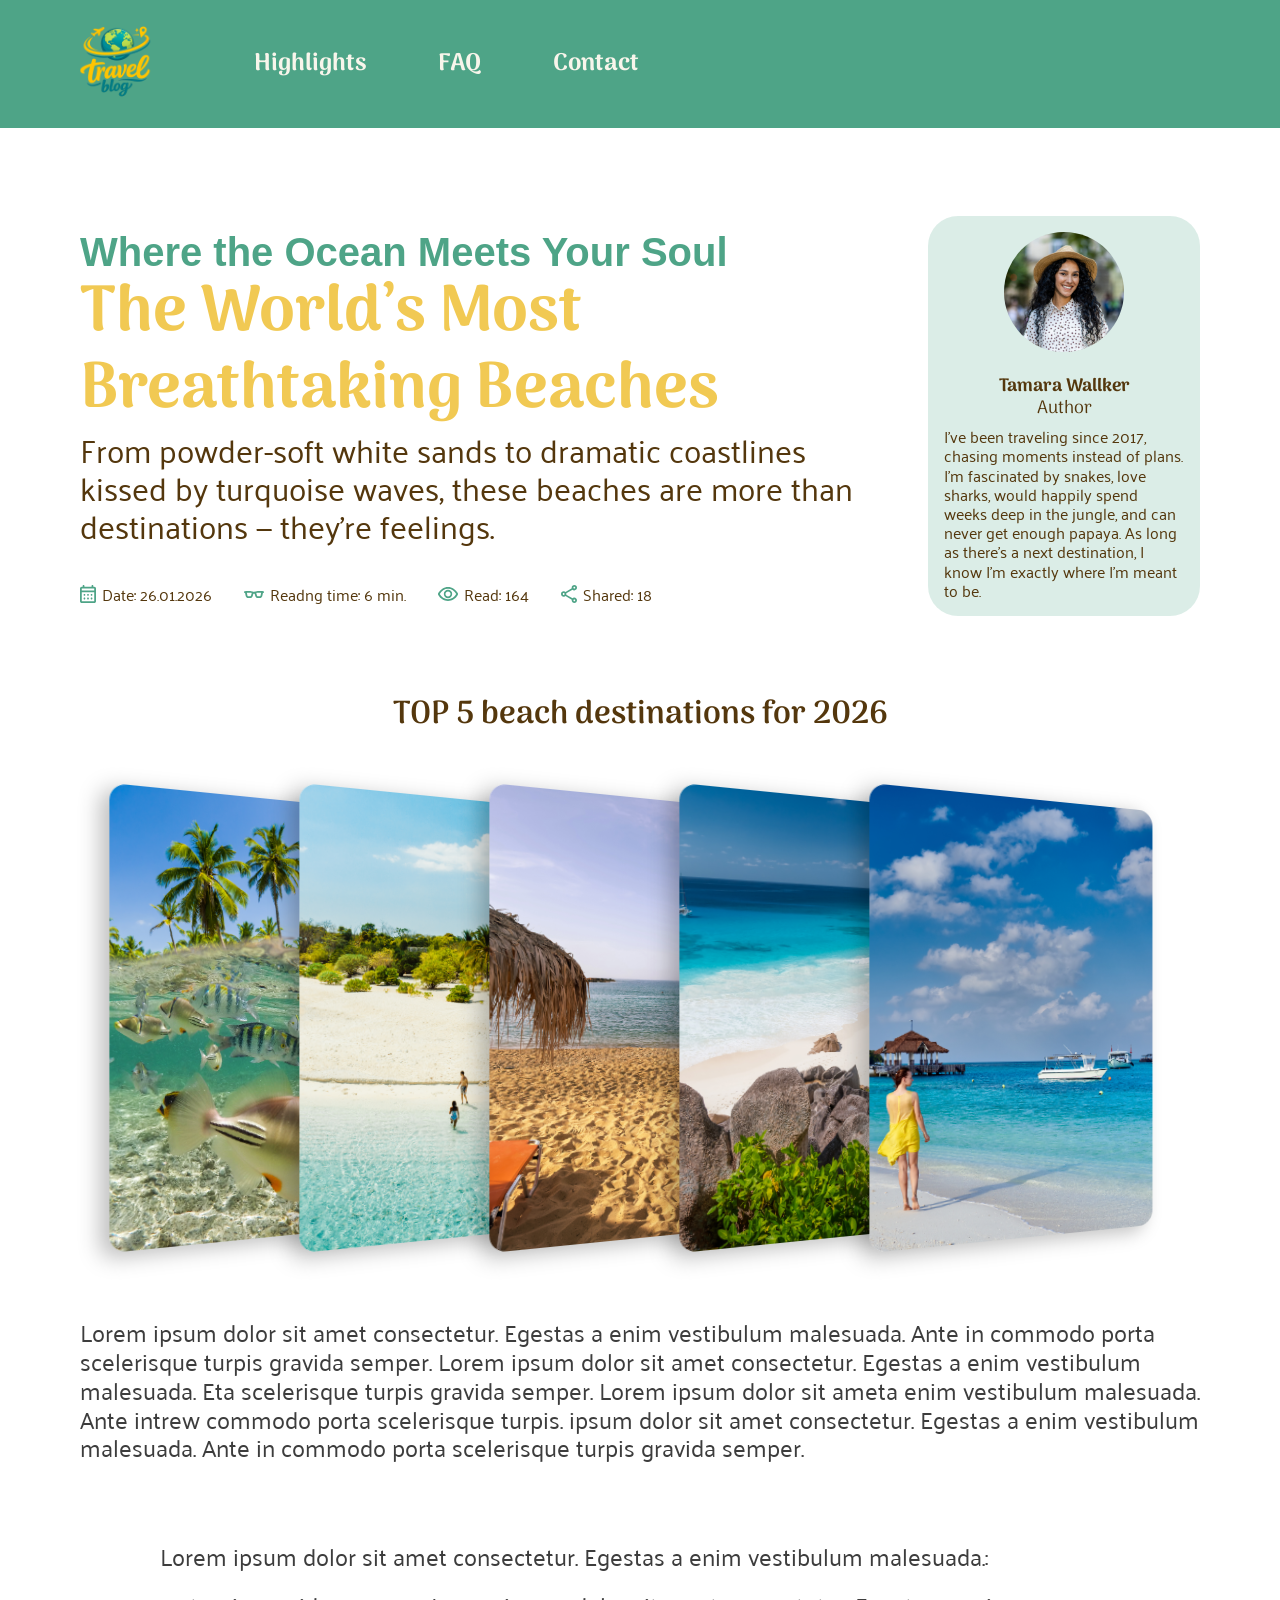
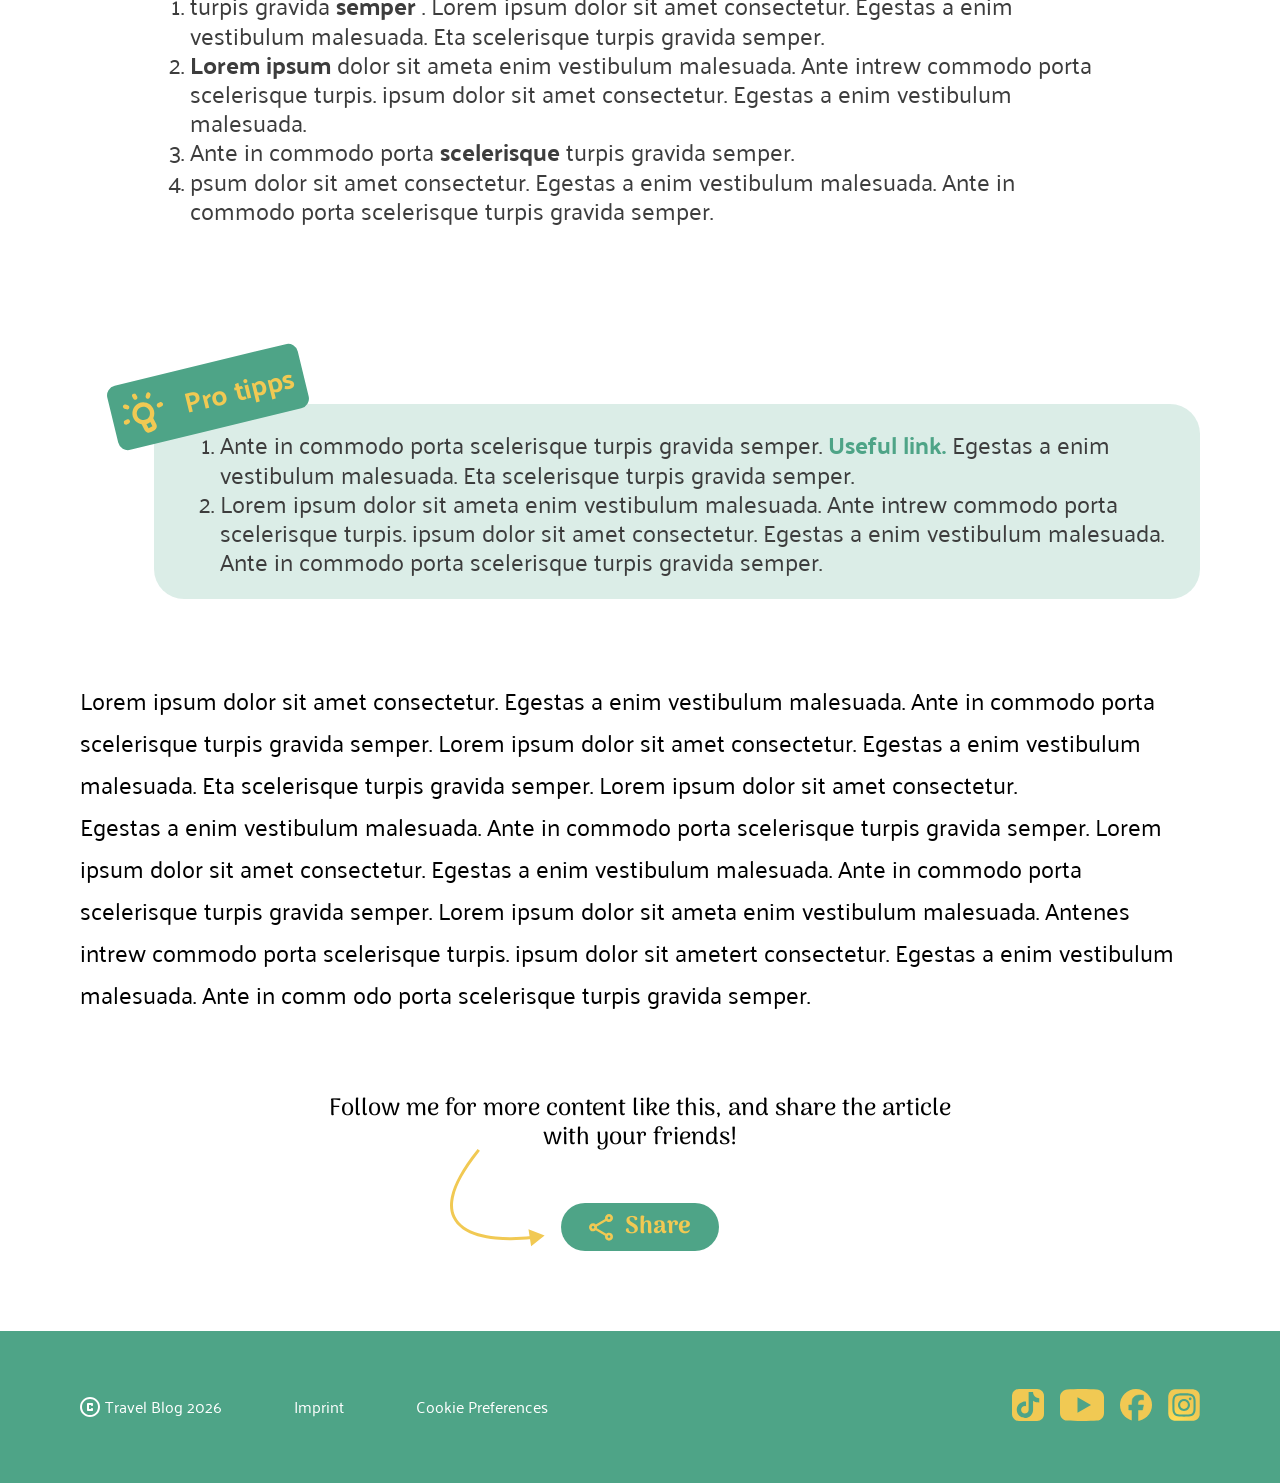
==== commit 43450625: "Carousel-Seite fertiggestellt: Share-Bereich ergänzt, Textfarbe korrigiert und Pro-Tipps responsive " ====
--- a/articles/carousel/index.html
+++ b/articles/carousel/index.html
@@ -346,6 +346,78 @@
         </p>
       </section>
       <!--Pro Tipps Section End-->
+
+      <!--Share Section Start-->
+      <section class="share">
+        <div>
+          <h2>
+            Follow me for more content like this, and
+            share the article with your friends!
+          </h2>
+
+          <div class="vector">
+            <svg
+              class="arrow_desktop"
+              width="95"
+              height="98"
+              viewBox="0 0 95 98"
+              fill="none"
+              xmlns="http://www.w3.org/2000/svg"
+            >
+              <path
+                d="M26.6357 1.17327L27.5701 -0.000135855L29.9169 1.86869L28.9825 3.04209L27.8091 2.10768L26.6357 1.17327ZM94.614 86.5125L81.1211 97.3726L78.4625 80.2573L94.614 86.5125ZM27.8091 2.10768L28.9825 3.04209C12.1566 24.1715 4.6339 40.2032 3.24187 52.2357C2.5493 58.2222 3.37576 63.1998 5.31038 67.3474C7.24689 71.4991 10.335 74.907 14.2979 77.6853C22.2639 83.2702 33.6628 86.2374 45.8259 87.4883C57.9539 88.7355 70.6632 88.2591 81.101 87.095L81.2672 88.5858L81.4335 90.0765C70.8421 91.2578 57.9114 91.7469 45.519 90.4725C33.1617 89.2017 21.1601 86.1602 12.5757 80.1418C8.26334 77.1184 4.78885 73.3262 2.59159 68.6156C0.392442 63.9009 -0.485981 58.3542 0.26175 51.8909C1.75033 39.0239 9.689 22.4543 26.6357 1.17327L27.8091 2.10768Z"
+                fill="#F1C953"
+              />
+            </svg>
+
+            <svg
+              class="arrow_mobile"
+              width="32"
+              height="53"
+              viewBox="0 0 32 53"
+              fill="none"
+              xmlns="http://www.w3.org/2000/svg"
+            >
+              <path
+                d="M27.9586 0.432057L29.3951 5.26789e-05L30.2591 2.87294L28.8226 3.30495L28.3906 1.8685L27.9586 0.432057ZM31.5788 52.1134L14.2643 52.5724L22.5241 37.3482L31.5788 52.1134ZM28.3906 1.8685L28.8226 3.30495C18.1426 6.51689 11.4221 10.1099 7.52692 13.7455C3.69462 17.3224 2.62369 20.9013 3.11048 24.3353C3.61354 27.884 5.81622 31.5306 9.06148 35.0371C12.2872 38.5224 16.4195 41.7361 20.5331 44.4198L19.7135 45.6761L18.894 46.9324C14.6544 44.1666 10.3074 40.7999 6.85975 37.0748C3.43164 33.3708 0.766824 29.177 0.140177 24.7563C-0.502736 20.221 1.03443 15.7016 5.47993 11.5524C9.86253 7.46184 17.0895 3.70088 27.9586 0.432057L28.3906 1.8685Z"
+                fill="#F1C953"
+              />
+            </svg>
+          </div>
+
+          <div class="Share_div share-component">
+            <input
+              class="share-toggle"
+              type="checkbox"
+              id="share_toggle"
+              aria-controls="share_links"
+            />
+            <label class="share-button" for="share_toggle">
+              <span class="share-icon">
+                <svg
+                  width="24"
+                  height="27"
+                  viewBox="0 0 24 27"
+                  fill="none"
+                  xmlns="http://www.w3.org/2000/svg"
+                  id="share_img"
+                >
+                  <path
+                    d="M20 26.6667C18.8889 26.6667 17.9444 26.2778 17.1667 25.5C16.3889 24.7222 16 23.7778 16 22.6667C16 22.5333 16.0333 22.2222 16.1 21.7333L6.73333 16.2667C6.37778 16.6 5.96667 16.8611 5.5 17.05C5.03333 17.2389 4.53333 17.3333 4 17.3333C2.88889 17.3333 1.94444 16.9444 1.16667 16.1667C0.388889 15.3889 0 14.4444 0 13.3333C0 12.2222 0.388889 11.2778 1.16667 10.5C1.94444 9.72222 2.88889 9.33333 4 9.33333C4.53333 9.33333 5.03333 9.42778 5.5 9.61667C5.96667 9.80556 6.37778 10.0667 6.73333 10.4L16.1 4.93333C16.0556 4.77778 16.0278 4.62778 16.0167 4.48333C16.0056 4.33889 16 4.17778 16 4C16 2.88889 16.3889 1.94444 17.1667 1.16667C17.9444 0.388889 18.8889 0 20 0C21.1111 0 22.0556 0.388889 22.8333 1.16667C23.6111 1.94444 24 2.88889 24 4C24 5.11111 23.6111 6.05556 22.8333 6.83333C22.0556 7.61111 21.1111 8 20 8C19.4667 8 18.9667 7.90555 18.5 7.71667C18.0333 7.52778 17.6222 7.26667 17.2667 6.93333L7.9 12.4C7.94445 12.5556 7.97222 12.7056 7.98333 12.85C7.99444 12.9944 8 13.1556 8 13.3333C8 13.5111 7.99444 13.6722 7.98333 13.8167C7.97222 13.9611 7.94445 14.1111 7.9 14.2667L17.2667 19.7333C17.6222 19.4 18.0333 19.1389 18.5 18.95C18.9667 18.7611 19.4667 18.6667 20 18.6667C21.1111 18.6667 22.0556 19.0556 22.8333 19.8333C23.6111 20.6111 24 21.5556 24 22.6667C24 23.7778 23.6111 24.7222 22.8333 25.5C22.0556 26.2778 21.1111 26.6667 20 26.6667ZM20 24C20.3778 24 20.6944 23.8722 20.95 23.6167C21.2056 23.3611 21.3333 23.0444 21.3333 22.6667C21.3333 22.2889 21.2056 21.9722 20.95 21.7167C20.6944 21.4611 20.3778 21.3333 20 21.3333C19.6222 21.3333 19.3056 21.4611 19.05 21.7167C18.7944 21.9722 18.6667 22.2889 18.6667 22.6667C18.6667 23.0444 18.7944 23.3611 19.05 23.6167C19.3056 23.8722 19.6222 24 20 24ZM4 14.6667C4.37778 14.6667 4.69444 14.5389 4.95 14.2833C5.20556 14.0278 5.33333 13.7111 5.33333 13.3333C5.33333 12.9556 5.20556 12.6389 4.95 12.3833C4.69444 12.1278 4.37778 12 4 12C3.62222 12 3.30556 12.1278 3.05 12.3833C2.79444 12.6389 2.66667 12.9556 2.66667 13.3333C2.66667 13.7111 2.79444 14.0278 3.05 14.2833C3.30556 14.5389 3.62222 14.6667 4 14.6667ZM20 5.33333C20.3778 5.33333 20.6944 5.20556 20.95 4.95C21.2056 4.69444 21.3333 4.37778 21.3333 4C21.3333 3.62222 21.2056 3.30556 20.95 3.05C20.6944 2.79444 20.3778 2.66667 20 2.66667C19.6222 2.66667 19.3056 2.79444 19.05 3.05C18.7944 3.30556 18.6667 3.62222 18.6667 4C18.6667 4.37778 18.7944 4.69444 19.05 4.95C19.3056 5.20556 19.6222 5.33333 20 5.33333Z"
+                    fill="#F1C953"
+                  />
+                </svg>
+              </span>
+              <span class="share-text">Share</span>
+            </label>
+            <div class="share-links" id="share_links">
+              <a href="">LinkedIn</a>
+              <a href="">WhatsApp</a>
+            </div>
+          </div>
+        </div>
+      </section>
+      <!--Share Section End-->
     </main>
 
     <!--Footer Section Start-->
@@ -468,6 +540,108 @@
         </a>
       </div>
     </footer>
+    <div class="emptyDiv"></div>
     <!--Footer Section End-->
+
+    <!--Menu_Bar_Mob.-->
+    <div class="Menu_Bar_Mob">
+      <div>
+        <svg
+          width="31"
+          height="34"
+          viewBox="0 0 31 34"
+          fill="none"
+          xmlns="http://www.w3.org/2000/svg"
+        >
+          <path
+            d="M3.875 30.1143H9.6875V20.4C9.6875 19.8495 9.87318 19.3881 10.2445 19.0157C10.6159 18.6433 11.076 18.4571 11.625 18.4571H19.375C19.924 18.4571 20.3841 18.6433 20.7555 19.0157C21.1268 19.3881 21.3125 19.8495 21.3125 20.4V30.1143H27.125V12.6286L15.5 3.88571L3.875 12.6286V30.1143ZM0 30.1143V12.6286C0 12.0133 0.13724 11.4305 0.411719 10.88C0.686198 10.3295 1.06563 9.87619 1.55 9.52L13.175 0.777143C13.8531 0.259048 14.6281 0 15.5 0C16.3719 0 17.1469 0.259048 17.825 0.777143L29.45 9.52C29.9344 9.87619 30.3138 10.3295 30.5883 10.88C30.8628 11.4305 31 12.0133 31 12.6286V30.1143C31 31.1829 30.6206 32.0976 29.8617 32.8586C29.1029 33.6195 28.1906 34 27.125 34H19.375C18.826 34 18.3659 33.8138 17.9945 33.4414C17.6232 33.069 17.4375 32.6076 17.4375 32.0571V22.3429H13.5625V32.0571C13.5625 32.6076 13.3768 33.069 13.0055 33.4414C12.6341 33.8138 12.174 34 11.625 34H3.875C2.80938 34 1.89714 33.6195 1.13828 32.8586C0.379427 32.0976 0 31.1829 0 30.1143Z"
+            fill="#4EA487"
+          />
+        </svg>
+      </div>
+      <div>
+        <svg
+          width="40"
+          height="40"
+          viewBox="0 0 40 40"
+          fill="none"
+          xmlns="http://www.w3.org/2000/svg"
+        >
+          <mask
+            id="mask0_3842_543"
+            style="mask-type: alpha"
+            maskUnits="userSpaceOnUse"
+            x="0"
+            y="0"
+            width="40"
+            height="40"
+          >
+            <rect width="40" height="40" fill="#D9D9D9" />
+          </mask>
+          <g mask="url(#mask0_3842_543)">
+            <path
+              d="M11.8327 18.917C12.2216 18.1392 12.6243 17.3892 13.041 16.667C13.4577 15.9448 13.916 15.2226 14.416 14.5003L12.0827 14.042L8.58268 17.542L11.8327 18.917ZM31.916 7.45867C29.9716 7.51423 27.8952 8.08367 25.6868 9.16701C23.4785 10.2503 21.4716 11.6948 19.666 13.5003C18.4993 14.667 17.4577 15.917 16.541 17.2503C15.6243 18.5837 14.9438 19.8337 14.4993 21.0003L19.2493 25.7087C20.416 25.2642 21.666 24.5837 22.9993 23.667C24.3327 22.7503 25.5827 21.7087 26.7493 20.542C28.5549 18.7365 29.9994 16.7365 31.0827 14.542C32.166 12.3476 32.7355 10.2781 32.791 8.33367C32.791 8.22256 32.7702 8.11145 32.7285 8.00034C32.6868 7.88923 32.6244 7.79201 32.541 7.70867C32.4577 7.62534 32.3605 7.56284 32.2494 7.52117C32.1382 7.4795 32.0271 7.45867 31.916 7.45867ZM22.7493 17.4587C22.1105 16.8198 21.791 16.0351 21.791 15.1045C21.791 14.174 22.1105 13.3892 22.7493 12.7503C23.3882 12.1115 24.1799 11.792 25.1244 11.792C26.0688 11.792 26.8605 12.1115 27.4993 12.7503C28.1382 13.3892 28.4577 14.174 28.4577 15.1045C28.4577 16.0351 28.1382 16.8198 27.4993 17.4587C26.8605 18.0976 26.0688 18.417 25.1244 18.417C24.1799 18.417 23.3882 18.0976 22.7493 17.4587ZM21.3327 28.3753L22.7077 31.667L26.2077 28.167L25.7494 25.8337C25.0271 26.3337 24.3049 26.7851 23.5827 27.1878C22.8605 27.5906 22.1105 27.9865 21.3327 28.3753ZM35.9577 6.12534C36.1799 9.18089 35.6799 12.1601 34.4577 15.0628C33.2355 17.9656 31.3049 20.7365 28.666 23.3753L29.4994 27.5003C29.6105 28.0559 29.5827 28.5976 29.416 29.1253C29.2494 29.6531 28.9716 30.1115 28.5827 30.5003L23.3327 35.7503C22.916 36.167 22.416 36.3267 21.8327 36.2295C21.2493 36.1323 20.8466 35.8059 20.6243 35.2503L18.0827 29.292L10.9577 22.167L4.99935 19.6253C4.44379 19.4031 4.11046 19.0003 3.99935 18.417C3.88824 17.8337 4.04102 17.3337 4.45768 16.917L9.70768 11.667C10.0966 11.2781 10.5618 11.0003 11.1035 10.8337C11.6452 10.667 12.1938 10.6392 12.7493 10.7503L16.8743 11.5837C19.5132 8.94478 22.2841 7.01423 25.1868 5.792C28.0896 4.56978 31.0688 4.06978 34.1244 4.292C34.3466 4.31978 34.5688 4.38228 34.791 4.4795C35.0132 4.57673 35.2077 4.70867 35.3744 4.87534C35.541 5.042 35.673 5.23645 35.7702 5.45867C35.8674 5.68089 35.9299 5.90312 35.9577 6.12534ZM6.54102 26.6253C7.51324 25.6531 8.70074 25.1601 10.1035 25.1462C11.5063 25.1323 12.6938 25.6115 13.666 26.5837C14.6382 27.5559 15.1174 28.7434 15.1035 30.1462C15.0896 31.549 14.5966 32.7365 13.6243 33.7087C12.291 35.042 10.7146 35.8337 8.89518 36.0837C7.07574 36.3337 5.24935 36.5837 3.41602 36.8337C3.66602 35.0003 3.91602 33.174 4.16602 31.3545C4.41602 29.5351 5.20768 27.9587 6.54102 26.6253ZM8.91602 28.9587C8.44379 29.4309 8.1174 30.0003 7.93685 30.667C7.75629 31.3337 7.61046 32.0142 7.49935 32.7087C8.19379 32.5976 8.87435 32.4587 9.54102 32.292C10.2077 32.1253 10.7771 31.8059 11.2493 31.3337C11.5827 31.0003 11.7632 30.5976 11.791 30.1253C11.8188 29.6531 11.666 29.2503 11.3327 28.917C10.9993 28.5837 10.5966 28.424 10.1243 28.4378C9.65213 28.4517 9.24935 28.6253 8.91602 28.9587Z"
+              fill="#4EA487"
+            />
+          </g>
+        </svg>
+      </div>
+
+      <div>
+        <svg
+          width="40"
+          height="40"
+          viewBox="0 0 40 40"
+          fill="none"
+          xmlns="http://www.w3.org/2000/svg"
+        >
+          <mask
+            id="mask0_3842_546"
+            style="mask-type: alpha"
+            maskUnits="userSpaceOnUse"
+            x="0"
+            y="0"
+            width="40"
+            height="40"
+          >
+            <rect width="40" height="40" fill="#D9D9D9" />
+          </mask>
+          <g mask="url(#mask0_3842_546)">
+            <path
+              d="M15 33.3335H8.33333C7.41667 33.3335 6.63194 33.0071 5.97917 32.3543C5.32639 31.7016 5 30.9168 5 30.0002V6.66683C5 5.75016 5.32639 4.96544 5.97917 4.31266C6.63194 3.65989 7.41667 3.3335 8.33333 3.3335H31.6667C32.5833 3.3335 33.3681 3.65989 34.0208 4.31266C34.6736 4.96544 35 5.75016 35 6.66683V30.0002C35 30.9168 34.6736 31.7016 34.0208 32.3543C33.3681 33.0071 32.5833 33.3335 31.6667 33.3335H25L21.1667 37.1668C20.8333 37.5002 20.4444 37.6668 20 37.6668C19.5556 37.6668 19.1667 37.5002 18.8333 37.1668L15 33.3335ZM8.33333 30.0002H16.3333L20 33.6668L23.6667 30.0002H31.6667V6.66683H8.33333V30.0002ZM19.8333 28.3335C20.4167 28.3335 20.9097 28.1321 21.3125 27.7293C21.7153 27.3266 21.9167 26.8335 21.9167 26.2502C21.9167 25.6668 21.7153 25.1738 21.3125 24.771C20.9097 24.3682 20.4167 24.1668 19.8333 24.1668C19.25 24.1668 18.7569 24.3682 18.3542 24.771C17.9514 25.1738 17.75 25.6668 17.75 26.2502C17.75 26.8335 17.9514 27.3266 18.3542 27.7293C18.7569 28.1321 19.25 28.3335 19.8333 28.3335ZM22.75 13.3335C22.75 13.8057 22.5972 14.3127 22.2917 14.8543C21.9861 15.396 21.4722 15.9863 20.75 16.6252C20.2778 17.0418 19.8958 17.4377 19.6042 17.8127C19.3125 18.1877 19.0694 18.5696 18.875 18.9585C18.7639 19.1807 18.6806 19.4029 18.625 19.6252C18.5694 19.8474 18.5139 20.0974 18.4583 20.3752C18.4028 20.7918 18.5139 21.1529 18.7917 21.4585C19.0694 21.7641 19.4306 21.9168 19.875 21.9168C20.2639 21.9168 20.6111 21.7779 20.9167 21.5002C21.2222 21.2224 21.4306 20.8474 21.5417 20.3752C21.625 19.9863 21.7847 19.6252 22.0208 19.2918C22.2569 18.9585 22.6389 18.5279 23.1667 18.0002C24.1389 17.0279 24.8264 16.2085 25.2292 15.5418C25.6319 14.8752 25.8333 14.1391 25.8333 13.3335C25.8333 11.8335 25.3264 10.6252 24.3125 9.7085C23.2986 8.79183 21.9167 8.3335 20.1667 8.3335C18.9167 8.3335 17.8333 8.59739 16.9167 9.12516C16 9.65294 15.2639 10.3891 14.7083 11.3335C14.5139 11.6668 14.5069 12.0141 14.6875 12.3752C14.8681 12.7363 15.1528 12.9863 15.5417 13.1252C15.9028 13.2641 16.2639 13.2641 16.625 13.1252C16.9861 12.9863 17.2778 12.7641 17.5 12.4585C17.8056 12.0696 18.1806 11.7571 18.625 11.521C19.0694 11.2849 19.5833 11.1668 20.1667 11.1668C20.8889 11.1668 21.5 11.3682 22 11.771C22.5 12.1738 22.75 12.6946 22.75 13.3335Z"
+              fill="#4EA487"
+            />
+          </g>
+        </svg>
+      </div>
+
+      <div>
+        <svg
+          width="40"
+          height="40"
+          viewBox="0 0 40 40"
+          fill="none"
+          xmlns="http://www.w3.org/2000/svg"
+        >
+          <mask
+            id="mask0_3842_549"
+            style="mask-type: alpha"
+            maskUnits="userSpaceOnUse"
+            x="0"
+            y="0"
+            width="40"
+            height="40"
+          >
+            <rect width="40" height="40" fill="#D9D9D9" />
+          </mask>
+          <g mask="url(#mask0_3842_549)">
+            <path
+              d="M15 33.3335H8.33333C7.41667 33.3335 6.63194 33.0071 5.97917 32.3543C5.32639 31.7016 5 30.9168 5 30.0002V6.66683C5 5.75016 5.32639 4.96544 5.97917 4.31266C6.63194 3.65989 7.41667 3.3335 8.33333 3.3335H31.6667C32.5833 3.3335 33.3681 3.65989 34.0208 4.31266C34.6736 4.96544 35 5.75016 35 6.66683V30.0002C35 30.9168 34.6736 31.7016 34.0208 32.3543C33.3681 33.0071 32.5833 33.3335 31.6667 33.3335H25L21.1667 37.1668C21 37.3335 20.8194 37.4516 20.625 37.521C20.4306 37.5904 20.2222 37.6252 20 37.6252C19.7778 37.6252 19.5694 37.5904 19.375 37.521C19.1806 37.4516 19 37.3335 18.8333 37.1668L15 33.3335ZM8.33333 28.0835C9.83333 26.6113 11.5764 25.4516 13.5625 24.6043C15.5486 23.7571 17.6944 23.3335 20 23.3335C22.3056 23.3335 24.4514 23.7571 26.4375 24.6043C28.4236 25.4516 30.1667 26.6113 31.6667 28.0835V6.66683H8.33333V28.0835ZM20 20.0002C21.6111 20.0002 22.9861 19.4307 24.125 18.2918C25.2639 17.1529 25.8333 15.7779 25.8333 14.1668C25.8333 12.5557 25.2639 11.1807 24.125 10.0418C22.9861 8.90294 21.6111 8.3335 20 8.3335C18.3889 8.3335 17.0139 8.90294 15.875 10.0418C14.7361 11.1807 14.1667 12.5557 14.1667 14.1668C14.1667 15.7779 14.7361 17.1529 15.875 18.2918C17.0139 19.4307 18.3889 20.0002 20 20.0002ZM11.6667 30.0002H28.3333V29.5835C27.1667 28.6113 25.875 27.8821 24.4583 27.396C23.0417 26.9099 21.5556 26.6668 20 26.6668C18.4444 26.6668 16.9583 26.9099 15.5417 27.396C14.125 27.8821 12.8333 28.6113 11.6667 29.5835V30.0002ZM20 16.6668C19.3056 16.6668 18.7153 16.4238 18.2292 15.9377C17.7431 15.4516 17.5 14.8613 17.5 14.1668C17.5 13.4724 17.7431 12.8821 18.2292 12.396C18.7153 11.9099 19.3056 11.6668 20 11.6668C20.6944 11.6668 21.2847 11.9099 21.7708 12.396C22.2569 12.8821 22.5 13.4724 22.5 14.1668C22.5 14.8613 22.2569 15.4516 21.7708 15.9377C21.2847 16.4238 20.6944 16.6668 20 16.6668Z"
+              fill="#4EA487"
+            />
+          </g>
+        </svg>
+      </div>
+    </div>
   </body>
 </html>
--- a/style.css
+++ b/style.css
@@ -24,7 +24,6 @@
   align-items: center;
   background-color: #4ea487;
   gap: 102px;
-  margin-bottom: 88px;
 }
 
 .header_links {
@@ -210,7 +209,7 @@
 
 .message {
   padding-top: 64px;
-  text-align: start
+  text-align: start;
 }
 
 input[type="text"],
@@ -260,7 +259,7 @@
 }
 
 /* Customize the label (the container) */
-.terms-checkbox{
+.terms-checkbox {
   display: block;
   position: relative;
   cursor: pointer;
@@ -275,7 +274,7 @@
 
 /* Hide the browser's default checkbox */
 .terms-checkbox input {
-  position: absolute;
+  position: relative;
   opacity: 0;
   cursor: pointer;
   height: 0;
@@ -284,6 +283,7 @@
 
 /* Create a custom checkbox */
 .checkmark {
+  margin: 10px 0px 0px 10px;
   position: absolute;
   top: 0;
   left: 0;
@@ -405,6 +405,11 @@
   header {
     padding-left: calc((100vw - 1440px) / 2 + 80px);
     padding-right: calc((100vw - 1440px) / 2 + 80px);
+  }
+
+  main {
+    padding-left: calc(720px / 2);
+    padding-right: calc(720px / 2);
   }
 
   footer {
@@ -497,6 +502,104 @@
 }
 
 @media (max-width: 360px) {
+  main {
+    padding-left: 20px;
+    padding-right: 20px;
+  }
+
+  h2 {
+    font-size: 2.5rem;
+  }
+
+  .highlights-title img {
+    width: 40px;
+  }
+
+  .highlights-section {
+    padding-left: 20px;
+    padding-right: 20px;
+  }
+
+  .highlights-text {
+    display: none;
+  }
+
+  .faq-accordion {
+    display: flex;
+    flex-direction: column;
+    align-items: center;
+    gap: 32px;
+
+    padding: unset;
+
+    font-family: "palanquin";
+    font-size: 1rem;
+    font-weight: bold;
+    color: rgba(84, 55, 13, 1);
+  }
+
+  .faq-section img {
+    width: 40px;
+  }
+
+  .contact-section {
+    padding-top: 80px;
+    padding-left: unset;
+    padding-right: unset;
+  }
+
+  .contact-header p {
+    display: none;
+  }
+
+  .contact-text {
+    display: none;
+  }
+
+  .contact-section img {
+    width: 40px;
+  }
+
+  .contact-form {
+    display: flex;
+    flex-direction: column;
+    align-items: center;
+    gap: 32px;
+
+    padding: unset;
+  }
+
+  .contact-details {
+    padding-top: 32px;
+    display: unset;
+  }
+
+  .contact-details-labels {
+    padding-top: 32px;
+    display: unset;
+  }
+
+  .contact-details-inputs {
+    padding-top: 32px;
+    display: unset;
+  }
+
+  .name {
+    display: unset;
+  }
+
+  .email {
+    display: unset;
+  }
+
+  .terms p {
+    font-size: 1rem;
+  }
+
+  .terms a {
+    font-size: 1rem;
+  }
+
   footer {
     padding-right: 16px;
     padding-left: 16px;
--- a/articles/carousel/style.css
+++ b/articles/carousel/style.css
@@ -15,6 +15,7 @@
   min-height: 100vh;
   display: flex;
   flex-direction: column;
+  overflow-x: clip;
 }
 
 main {
@@ -110,7 +111,7 @@
 
 /*Headline + Info Start*/
 .headline_info {
-  margin-top: 60px;
+  margin-top: 0;
   display: flex;
   flex-direction: row;
   justify-content: space-between;
@@ -360,6 +361,7 @@
   font-family: "Palanquin";
   font-size: 24px;
   font-weight: 400;
+  line-height: normal;
 }
 
 .pro_tipp_title {
@@ -411,6 +413,135 @@
 }
 /*Pro Tipps Section End*/
 
+/*Share Section Start*/
+.share {
+  position: relative;
+  max-width: 800px;
+  margin-top: 80px;
+  margin-left: auto;
+  margin-right: auto;
+  display: flex;
+  flex-direction: column;
+  align-items: center;
+  justify-content: center;
+  gap: 0;
+}
+
+.share h2 {
+  font-weight: 500;
+  font-size: 24px;
+  line-height: 120%;
+  text-align: center;
+  color: #000000;
+}
+
+.share-toggle {
+  position: absolute;
+  width: 1px;
+  height: 1px;
+  opacity: 0;
+}
+
+.share-button {
+  width: 158px;
+  height: 48px;
+  padding: 0 22px;
+  display: flex;
+  flex-direction: row;
+  justify-content: center;
+  align-items: center;
+  gap: 12px;
+  cursor: pointer;
+  font-weight: 700;
+  font-size: 24px;
+  line-height: 120%;
+  color: #f1c953;
+  background-color: #4ea487;
+  border-radius: 40px;
+  transition: transform 0.3s ease;
+}
+
+.share-toggle:focus-visible + .share-button {
+  outline: 2px solid #54370d;
+  outline-offset: 3px;
+}
+
+.share-icon {
+  display: inline-flex;
+  flex: 0 0 auto;
+}
+
+.share-button svg {
+  flex: 0 0 auto;
+}
+
+.vector {
+  position: absolute;
+  right: calc(50% + 95px);
+  bottom: 0;
+  pointer-events: none;
+}
+
+.arrow_mobile {
+  display: none;
+}
+
+.share-links {
+  position: absolute;
+  left: calc(50% + 95px);
+  top: 0;
+  bottom: 0;
+  padding: 0;
+  margin: 0;
+  display: flex;
+  flex-direction: column;
+  justify-content: center;
+  align-items: flex-start;
+  gap: 5px;
+  opacity: 0;
+  visibility: hidden;
+  pointer-events: none;
+  transform: translateX(-10px);
+  transition:
+    opacity 0.25s ease,
+    transform 0.25s ease,
+    visibility 0s linear 0.25s;
+}
+
+.share-toggle:checked ~ .share-links {
+  opacity: 1;
+  visibility: visible;
+  pointer-events: auto;
+  transform: translateX(0);
+  transition:
+    opacity 0.25s ease,
+    transform 0.25s ease;
+}
+
+.share-links a {
+  font-size: 18px;
+  line-height: 120%;
+  font-weight: 600;
+  color: #4ea487;
+}
+
+.Share_div {
+  position: relative;
+  margin-top: 50px;
+  display: flex;
+  flex-direction: row;
+  align-items: center;
+  justify-content: center;
+}
+
+@media (prefers-reduced-motion: reduce) {
+  .share-links,
+  .share-toggle:checked ~ .share-links {
+    transition: none;
+  }
+}
+/*Share Section End*/
+
 /*Footer Section Start*/
 footer {
   margin-top: 80px;
@@ -453,6 +584,33 @@
   gap: 16px;
 }
 /*Footer Section End*/
+
+.emptyDiv {
+  display: none;
+  width: 100%;
+  height: 88px;
+}
+
+/*Menu_Bar_Mob*/
+.Menu_Bar_Mob {
+  position: fixed;
+  bottom: 0;
+  left: 0;
+  right: 0;
+  z-index: 9;
+  display: none;
+  flex-direction: row;
+  justify-content: space-around;
+  align-items: center;
+  height: 88px;
+  background-color: #f1c953;
+}
+
+.Menu_Bar_Mob div {
+  height: 30px;
+  width: 30px;
+  cursor: pointer;
+}
 
 @media (min-width: 1441px) {
   header {
@@ -724,6 +882,7 @@
     max-width: min(343px, calc(100vw - 30px));
     min-height: 309px;
     margin: 0 auto;
+    padding: 0 15px;
   }
 
   .pro_tipp_title {
@@ -761,6 +920,79 @@
 
   .pro_tipp_text_description {
     font-size: 16px;
+  }
+
+  .share {
+    width: 100%;
+    max-width: min(343px, calc(100vw - 30px));
+    min-height: 250px;
+    margin: 40px auto 0;
+    padding: 0;
+    gap: 0;
+  }
+
+  .share h2 {
+    width: 100%;
+    font-size: clamp(20px, 6.8vw, 24px);
+    line-height: 120%;
+    color: #54370d;
+  }
+
+  .share-button {
+    width: 158px;
+    height: 48px;
+    padding: 0 30px;
+    justify-content: center;
+    gap: 14px;
+    font-size: 24px;
+    letter-spacing: 0.05em;
+    border-radius: 40px;
+  }
+
+  .share-button svg {
+    width: 32px;
+    height: 36px;
+  }
+
+  .Share_div {
+    width: 100%;
+    margin-top: 64px;
+    margin-left: 0;
+    padding-bottom: 66px;
+    justify-content: center;
+  }
+
+  .share-links {
+    left: 50%;
+    top: 84px;
+    bottom: auto;
+    align-items: center;
+    white-space: nowrap;
+    transform: translateX(calc(-50% - 10px));
+  }
+
+  .share-toggle:checked ~ .share-links {
+    transform: translateX(-50%);
+  }
+
+  .vector {
+    top: 82px;
+    right: auto;
+    bottom: auto;
+    left: 0;
+  }
+
+  .arrow_desktop {
+    display: none;
+  }
+
+  .arrow_mobile {
+    display: block;
+  }
+
+  .vector svg {
+    width: clamp(32px, 12vw, 48px);
+    height: auto;
   }
 
   /*Footer Rsponsive*/
@@ -820,6 +1052,25 @@
     width: clamp(24px, 8vw, 32px);
     height: clamp(24px, 8vw, 32px);
   }
+
+  /*Menu_Bar_Mob*/
+  .Menu_Bar_Mob {
+    display: flex;
+    justify-content: space-between;
+    width: 100%;
+    height: 88px;
+    padding: 24px clamp(24px, 10.7vw, 40px);
+    gap: 0;
+  }
+
+  .Menu_Bar_Mob div {
+    width: 40px;
+    height: 40px;
+  }
+
+  .emptyDiv {
+    display: block;
+  }
 }
 
 @media (max-width: 360px) {
